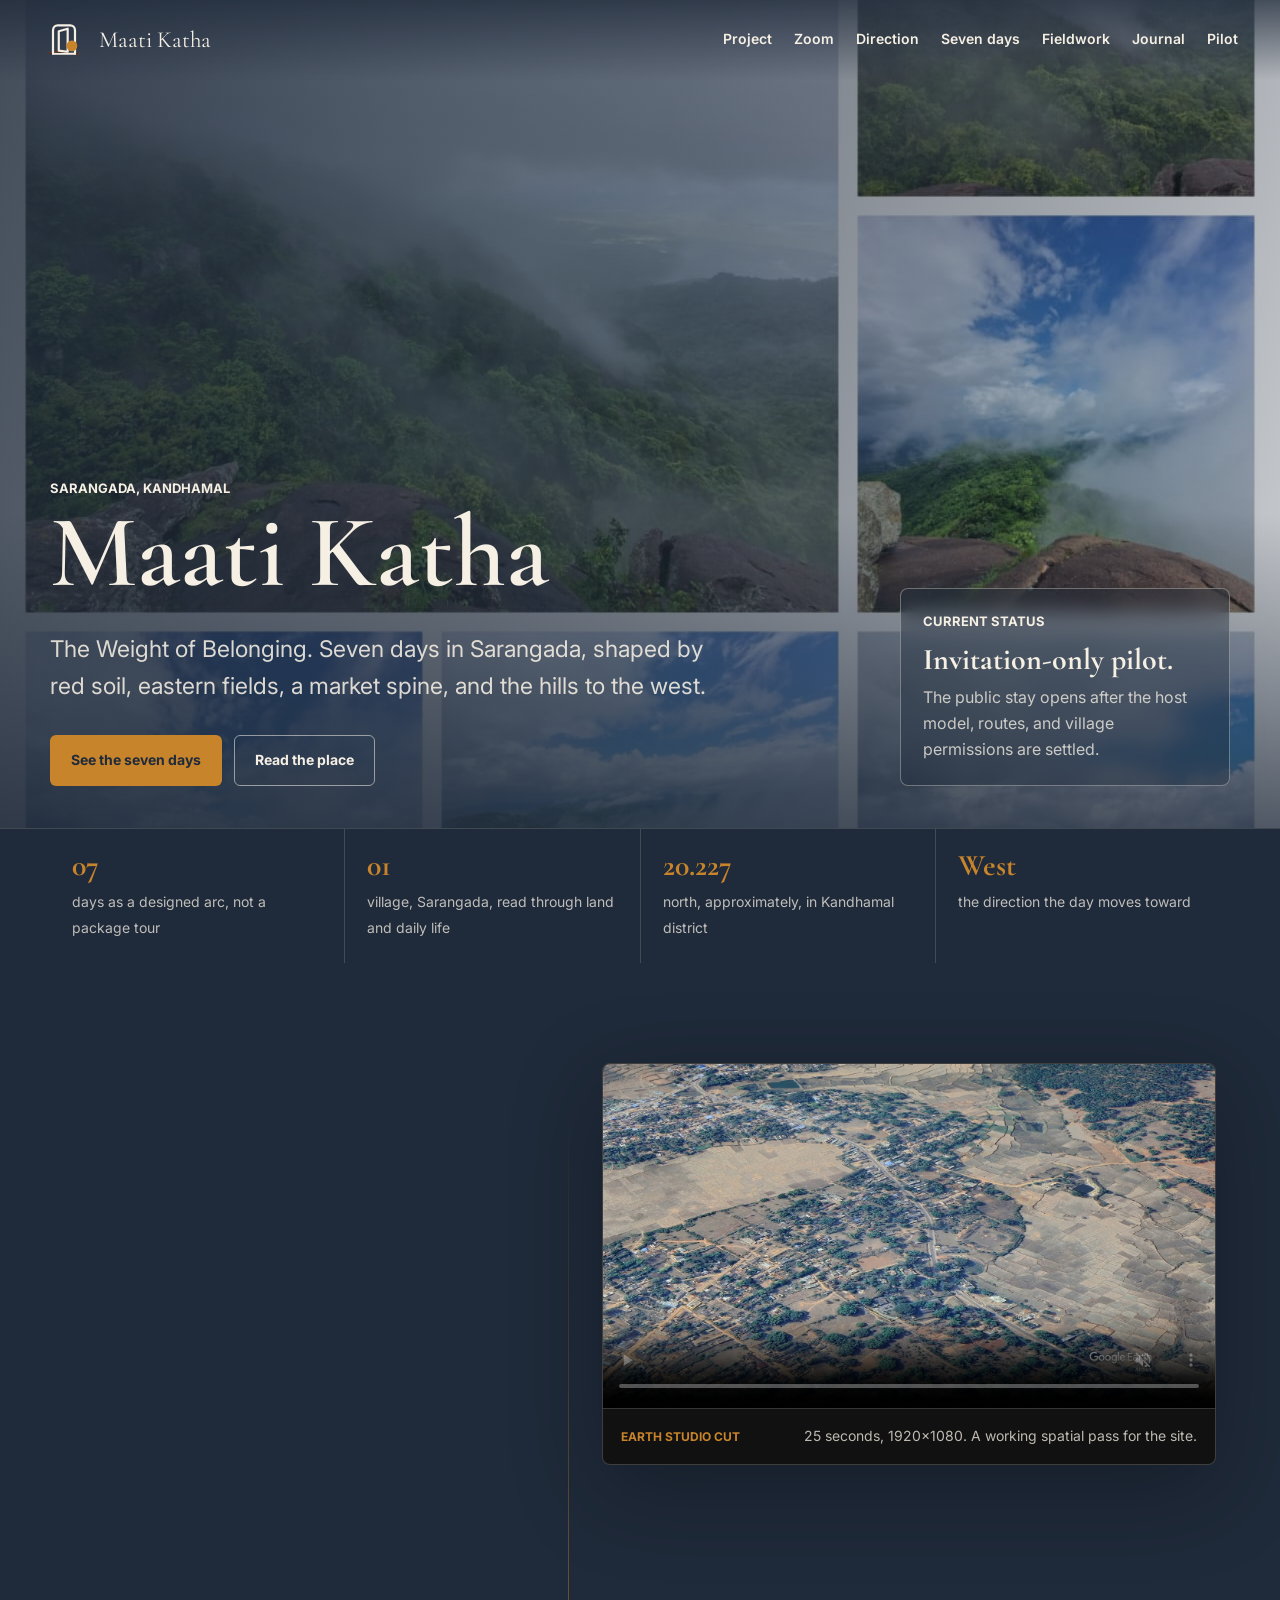
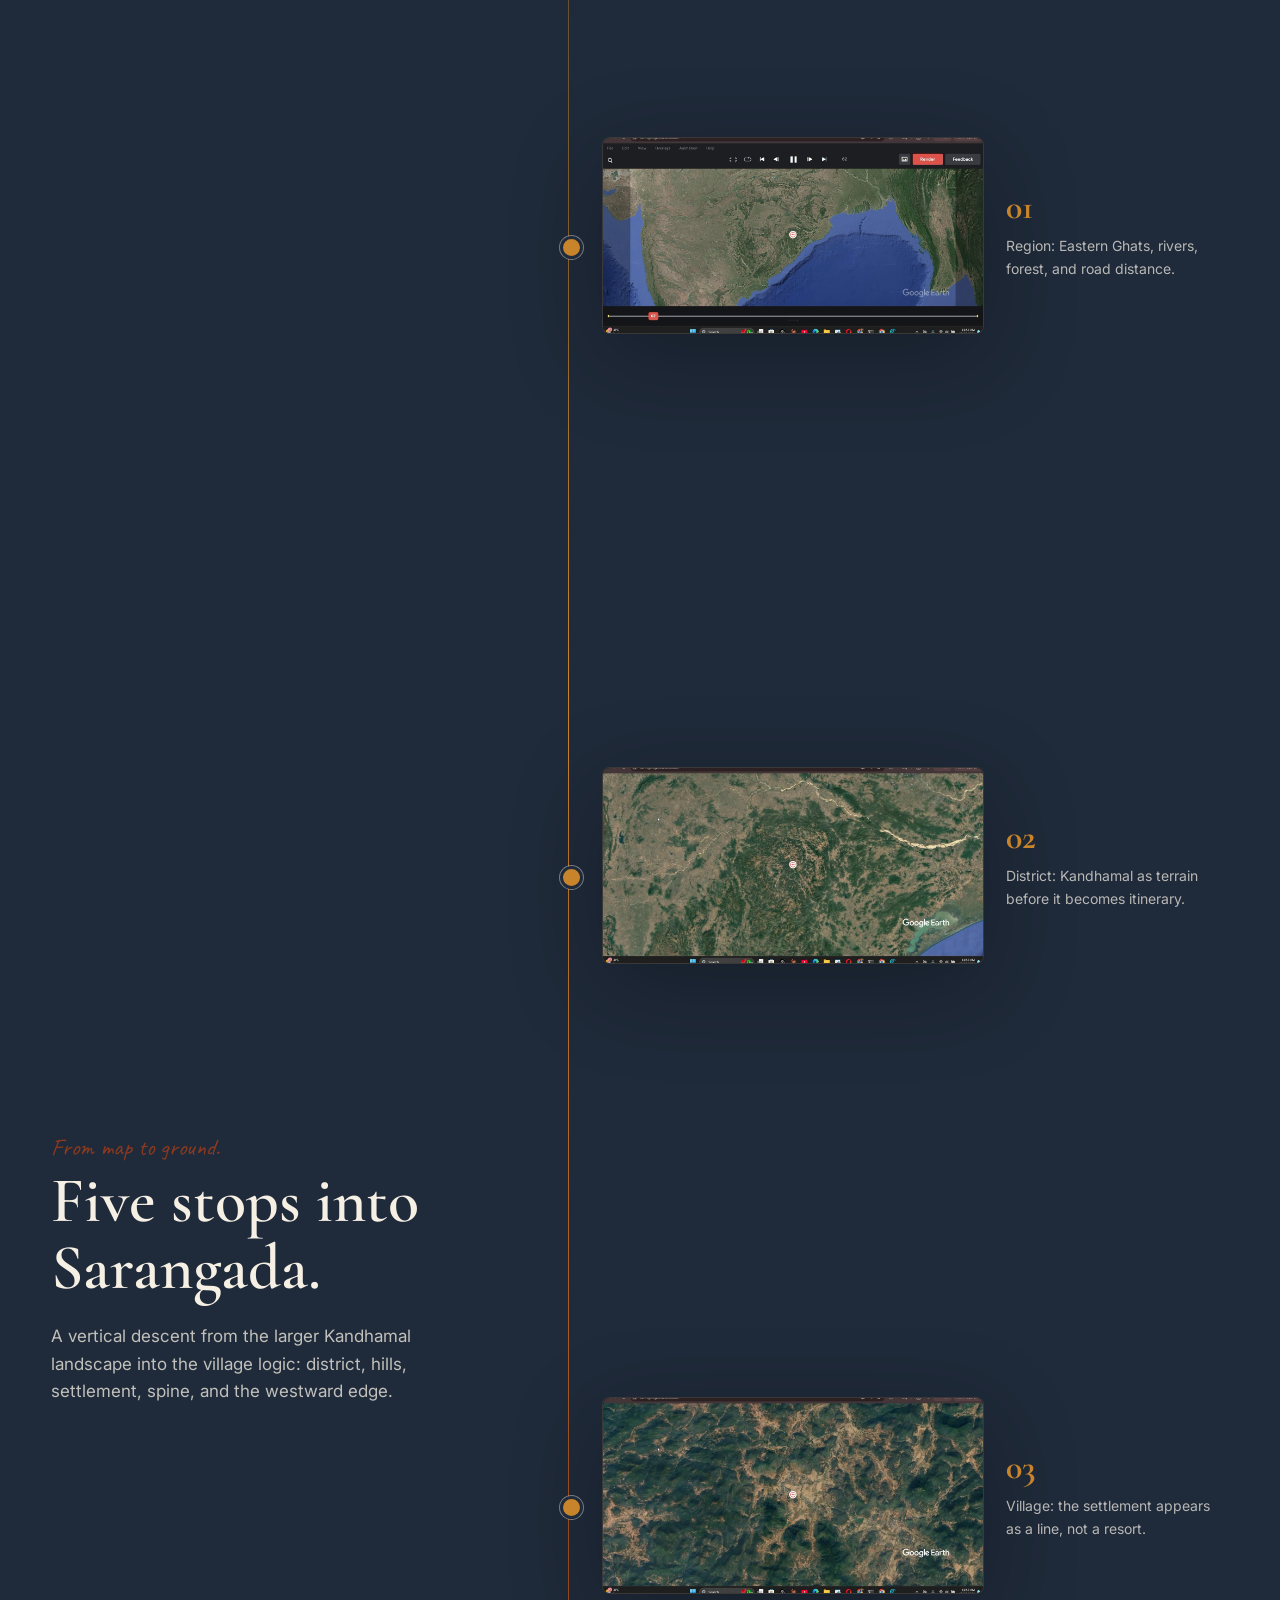
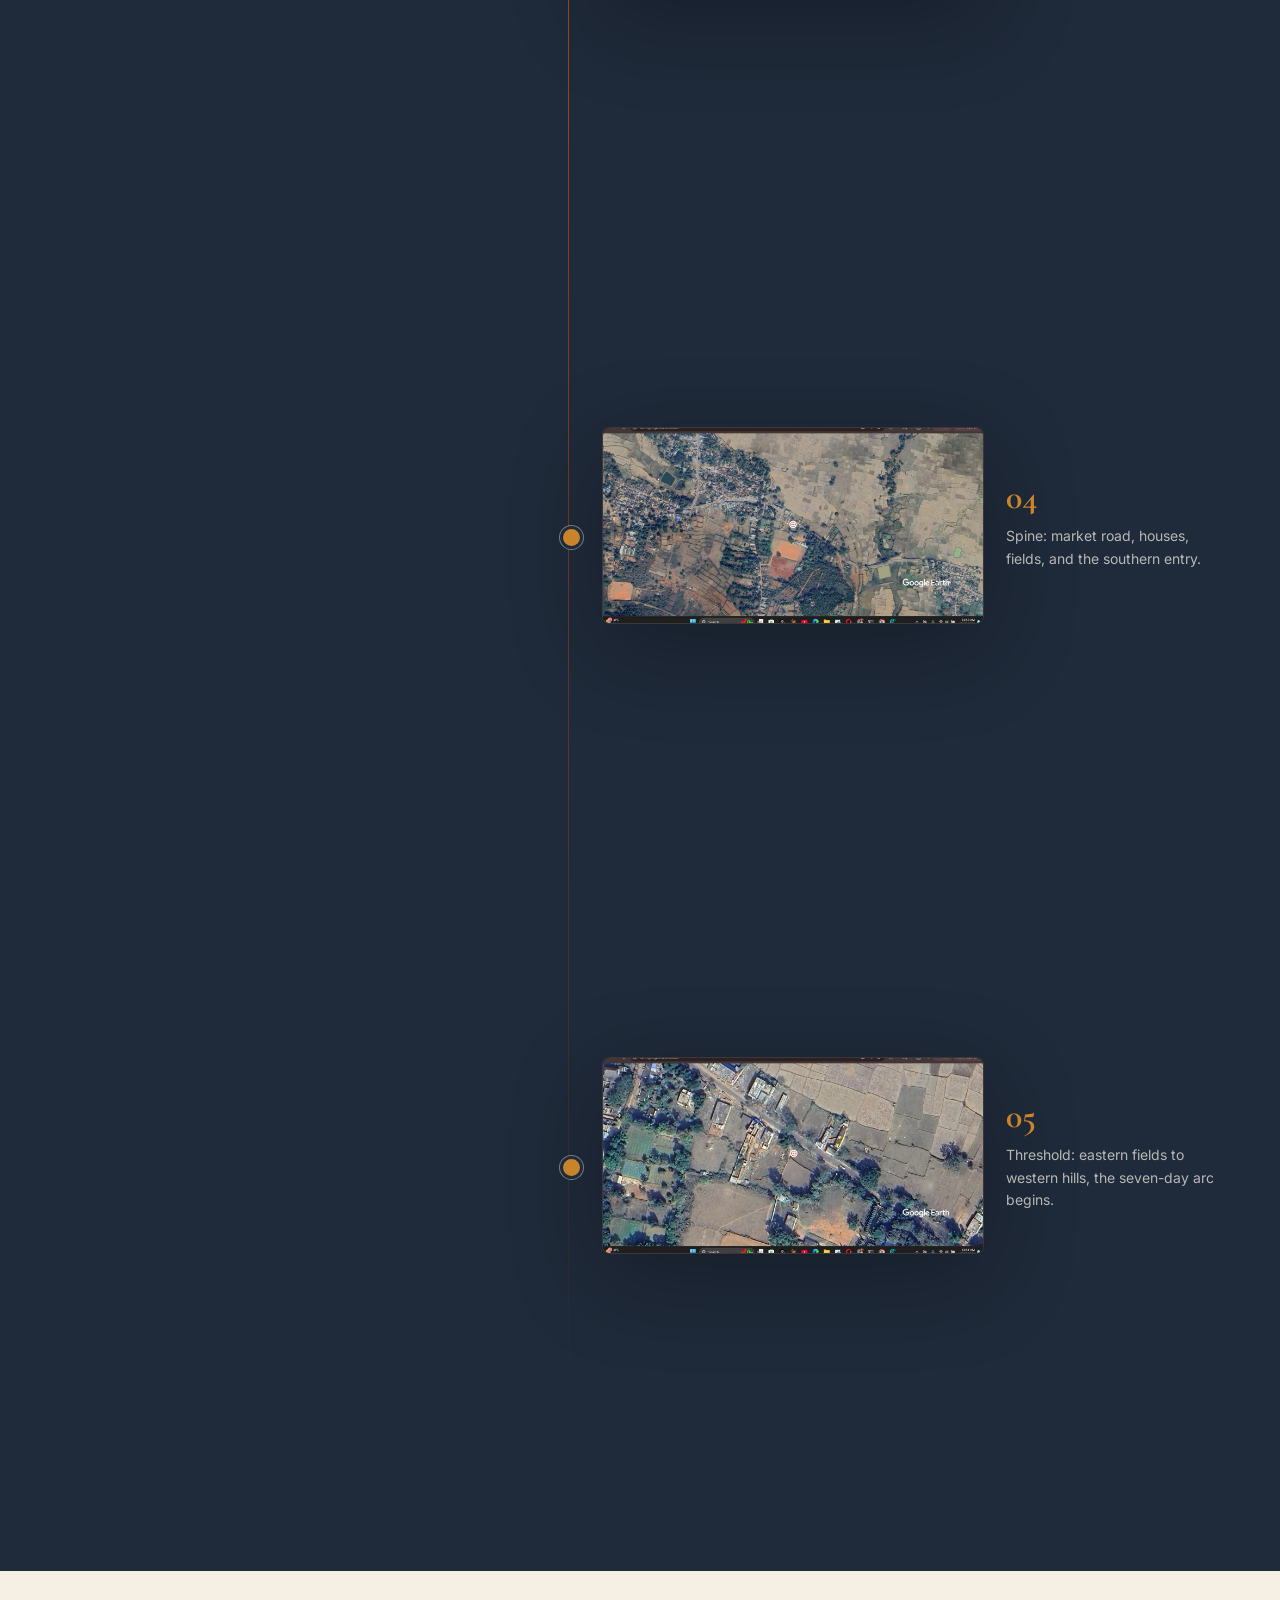
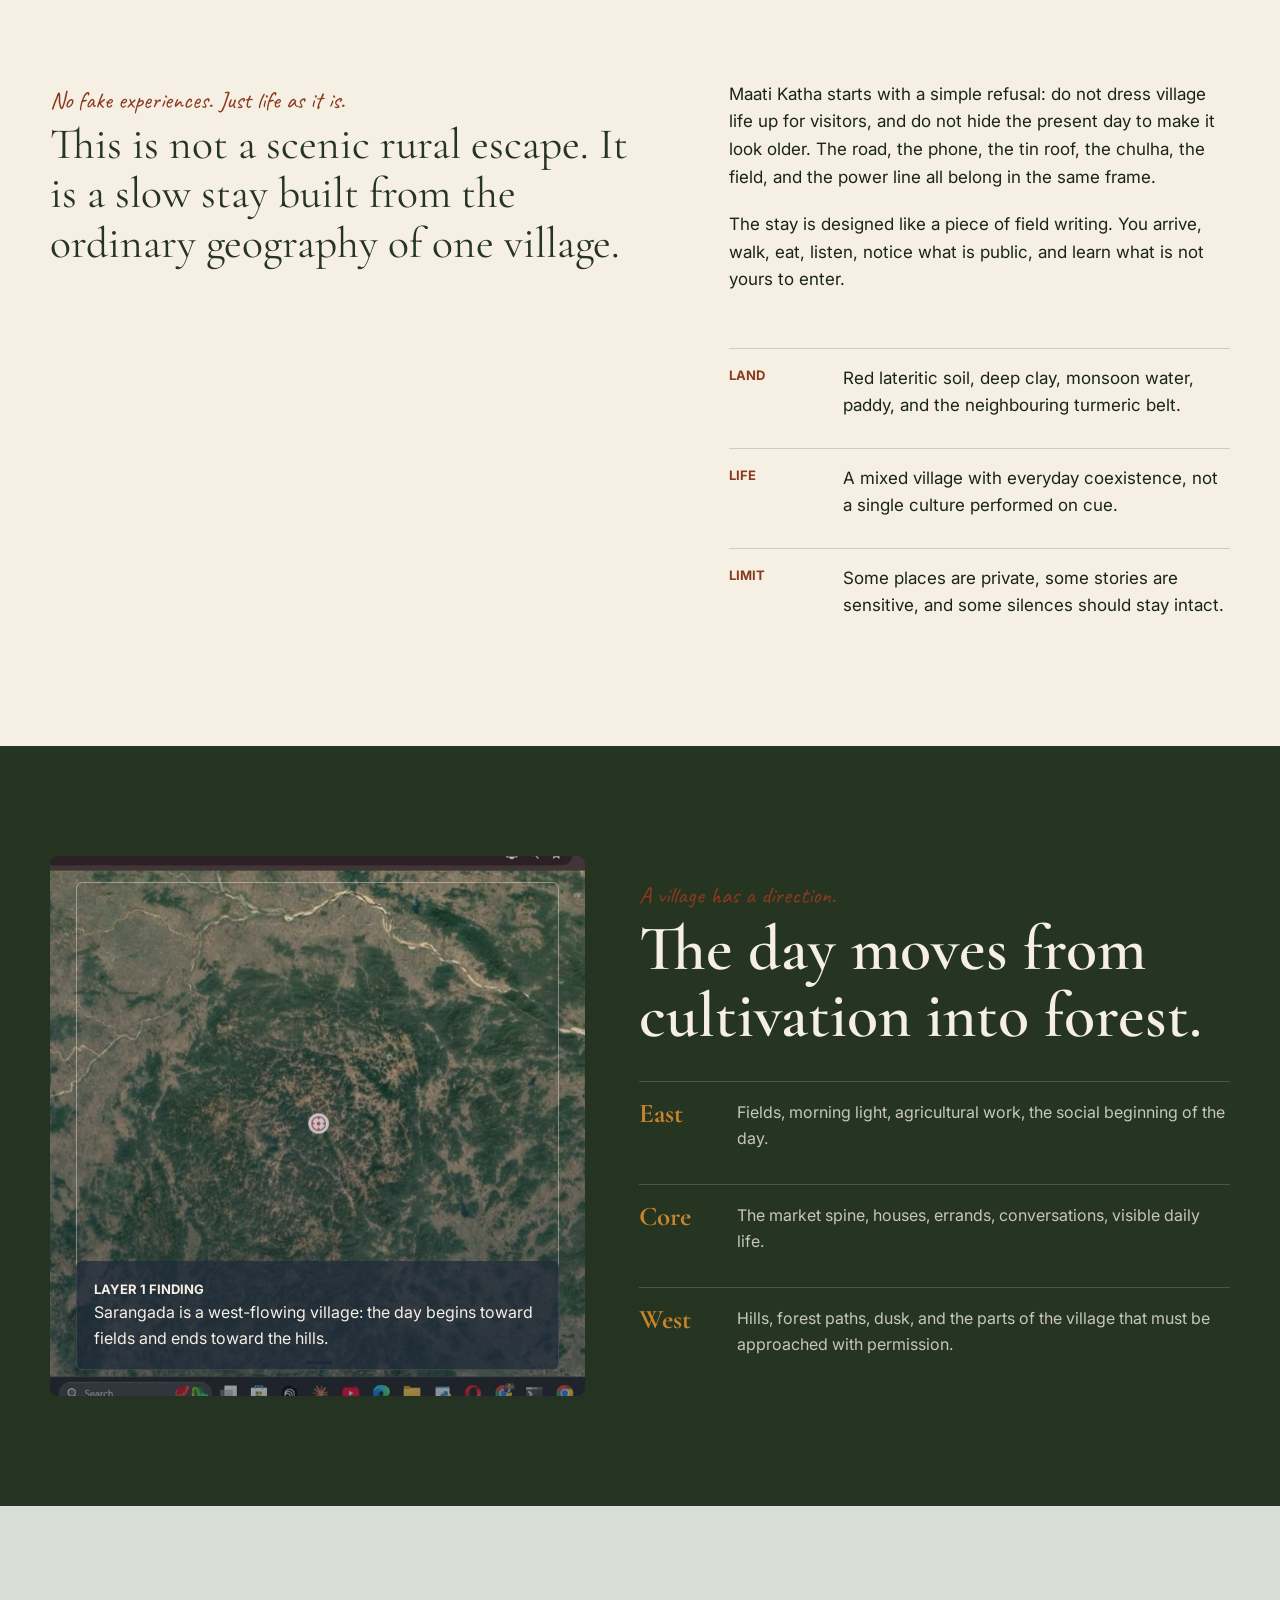
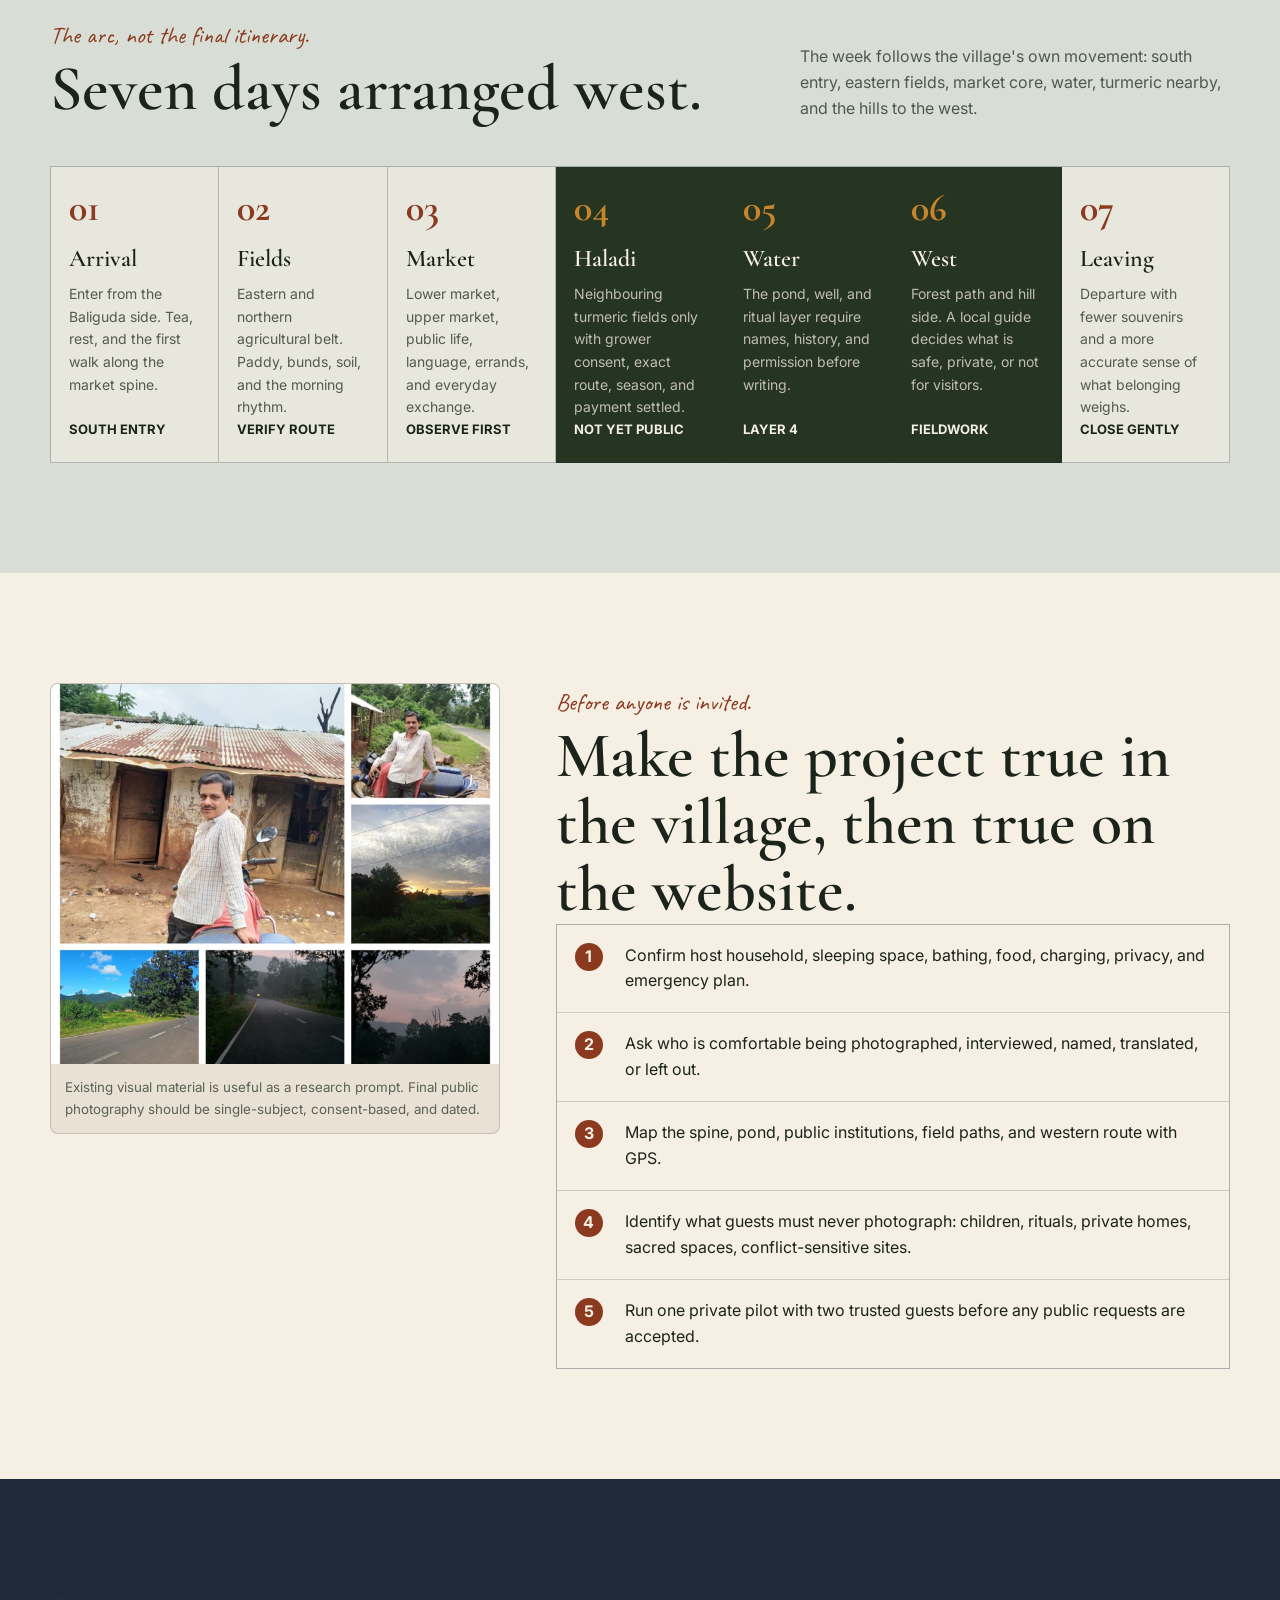
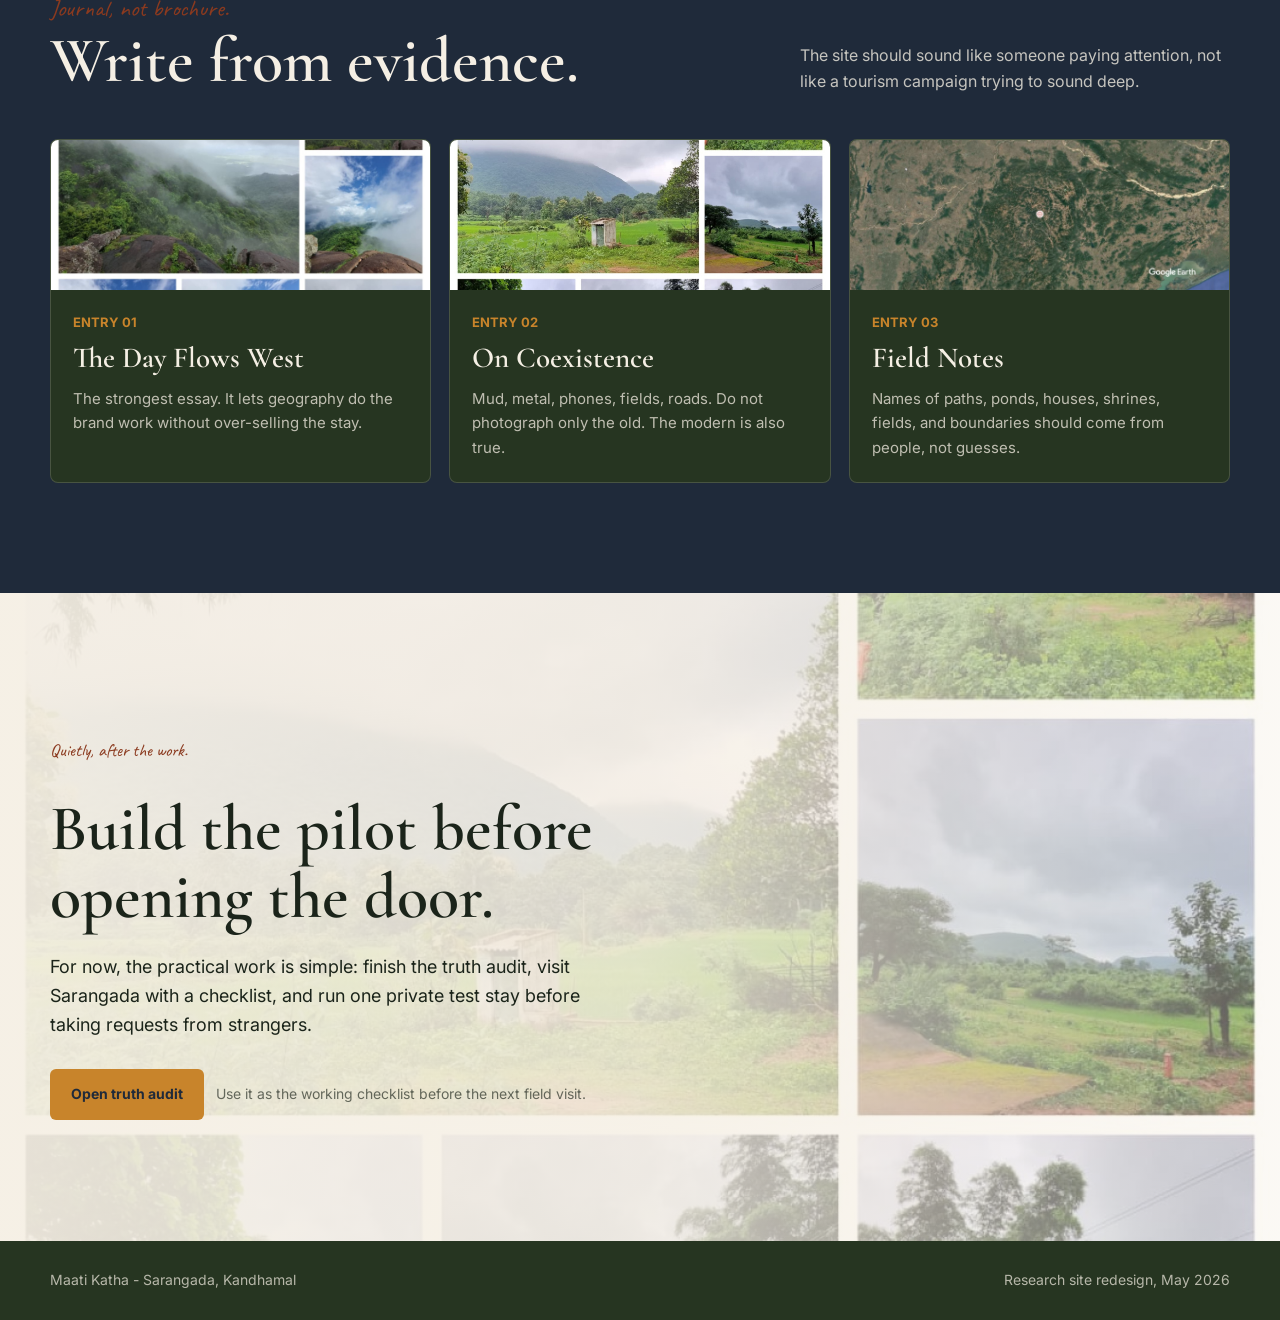
==== maati-katha-research/index.html @ 98305f3d "Initial Maati Katha site and research" ====
<!doctype html>
<html lang="en">
<head>
<meta charset="utf-8" />
<meta name="viewport" content="width=device-width,initial-scale=1" />
<title>Maati Katha - The Weight of Belonging</title>
<meta name="description" content="An invitation-only pilot for a seven-day life-exchange in Sarangada, Kandhamal." />

<link rel="preconnect" href="https://fonts.googleapis.com">
<link rel="preconnect" href="https://fonts.gstatic.com" crossorigin>
<link href="https://fonts.googleapis.com/css2?family=Caveat:wght@500&family=Cormorant+Garamond:ital,wght@0,500;0,600;1,500&family=Inter:wght@400;500;600;700&display=swap" rel="stylesheet">

<style>
  :root {
    --laterite: #8b3a1f;
    --sal: #263521;
    --turmeric: #c8842b;
    --ash: #e8e1d4;
    --paper: #f5efe4;
    --indigo: #1f2a3a;
    --mist: #d8ded5;
    --river: #5d7986;
    --ink: #1b241a;
    --line: rgba(31, 42, 58, .18);
    --shadow: 0 20px 70px rgba(31, 42, 58, .18);
    --serif: "Cormorant Garamond", Georgia, serif;
    --sans: "Inter", system-ui, sans-serif;
    --hand: "Caveat", cursive;
  }

  * { box-sizing: border-box; }
  html { scroll-behavior: smooth; }
  body {
    margin: 0;
    background: var(--paper);
    color: var(--ink);
    font-family: var(--sans);
    font-size: 16px;
    line-height: 1.62;
    -webkit-font-smoothing: antialiased;
  }

  img { display: block; max-width: 100%; }
  a { color: inherit; text-decoration: none; }
  p, h1, h2, h3, h4 { margin: 0; }
  h1, h2, h3 { font-family: var(--serif); font-weight: 600; line-height: 1.05; letter-spacing: 0; }
  h1 { font-size: clamp(54px, 8vw, 124px); max-width: 980px; }
  h2 { font-size: clamp(34px, 5vw, 72px); max-width: 820px; }
  h3 { font-size: clamp(23px, 2.4vw, 36px); }
  button { font: inherit; }

  .wrap { width: min(1180px, calc(100% - 40px)); margin: 0 auto; }
  .eyebrow {
    font-size: 13px;
    font-weight: 700;
    text-transform: uppercase;
    letter-spacing: 0;
  }
  .hand { font-family: var(--hand); font-size: 24px; color: var(--laterite); }
  .muted { color: rgba(27, 36, 26, .72); }
  .dark .muted, .hero .muted { color: rgba(245, 239, 228, .78); }

  .site-nav {
    position: fixed;
    z-index: 20;
    top: 0;
    left: 0;
    right: 0;
    display: flex;
    align-items: center;
    justify-content: space-between;
    gap: 24px;
    padding: 18px clamp(20px, 4vw, 42px);
    color: var(--paper);
    background: linear-gradient(to bottom, rgba(31, 42, 58, .74), rgba(31, 42, 58, 0));
  }
  .brand-mark {
    display: flex;
    align-items: center;
    gap: 13px;
    font-family: var(--serif);
    font-size: 23px;
    line-height: 1;
  }
  .brand-logo {
    width: 44px;
    height: 44px;
    flex: 0 0 auto;
    color: var(--paper);
  }
  .brand-logo .soil { stroke: var(--laterite); }
  .brand-logo .sun { fill: var(--turmeric); }
  .brand-logo .frame,
  .brand-logo .path {
    fill: none;
    stroke: currentColor;
    stroke-width: 2.4;
    stroke-linecap: round;
    stroke-linejoin: round;
  }
  .nav-links {
    display: flex;
    align-items: center;
    gap: 22px;
    font-size: 14px;
    font-weight: 600;
  }
  .nav-links a {
    padding: 8px 0;
    border-bottom: 1px solid transparent;
  }
  .nav-links a:hover { border-color: var(--turmeric); }

  .hero {
    min-height: 92vh;
    position: relative;
    color: var(--paper);
    display: flex;
    align-items: end;
    overflow: hidden;
    background:
      linear-gradient(110deg, rgba(31, 42, 58, .84) 0%, rgba(31, 42, 58, .62) 45%, rgba(31, 42, 58, .22) 100%),
      url("assets/hills-mist.jpg") center/cover no-repeat;
  }
  .hero:after {
    content: "";
    position: absolute;
    inset: auto 0 0 0;
    height: 35vh;
    background: linear-gradient(to top, rgba(31, 42, 58, .72), rgba(31, 42, 58, 0));
    pointer-events: none;
  }
  .hero-inner {
    position: relative;
    z-index: 1;
    padding: 130px 0 42px;
  }
  .hero-grid {
    display: grid;
    grid-template-columns: minmax(0, 1fr) 330px;
    align-items: end;
    gap: 44px;
  }
  .hero-copy p {
    margin-top: 24px;
    max-width: 660px;
    font-size: clamp(18px, 2vw, 23px);
    color: rgba(245, 239, 228, .88);
  }
  .hero-status {
    border: 1px solid rgba(245, 239, 228, .34);
    background: rgba(31, 42, 58, .38);
    backdrop-filter: blur(10px);
    border-radius: 8px;
    padding: 22px;
  }
  .hero-status b {
    display: block;
    font-family: var(--serif);
    font-size: 30px;
    line-height: 1.05;
    margin: 12px 0 10px;
  }
  .hero-actions {
    display: flex;
    flex-wrap: wrap;
    gap: 12px;
    margin-top: 30px;
  }
  .btn {
    display: inline-flex;
    align-items: center;
    justify-content: center;
    min-height: 48px;
    padding: 13px 20px;
    border-radius: 6px;
    border: 1px solid transparent;
    font-size: 14px;
    font-weight: 700;
    cursor: pointer;
  }
  .btn.primary { background: var(--turmeric); color: var(--indigo); }
  .btn.secondary { color: var(--paper); border-color: rgba(245, 239, 228, .55); }
  .btn:hover { transform: translateY(-1px); }

  .below-hero {
    background: var(--indigo);
    color: var(--paper);
    border-top: 1px solid rgba(245, 239, 228, .15);
  }
  .signal-strip {
    display: grid;
    grid-template-columns: repeat(4, 1fr);
    gap: 1px;
    background: rgba(245, 239, 228, .16);
  }
  .signal {
    min-height: 116px;
    padding: 22px;
    background: var(--indigo);
  }
  .signal strong {
    display: block;
    font-family: var(--serif);
    font-size: 30px;
    line-height: 1;
    color: var(--turmeric);
    margin-bottom: 8px;
  }
  .signal span { color: rgba(245, 239, 228, .75); font-size: 14px; }

  section { padding: 110px 0; }
  .earth-zoom {
    background: var(--indigo);
    color: var(--paper);
    padding: 0;
  }
  .zoom-layout {
    display: grid;
    grid-template-columns: 42% 58%;
    min-height: 100vh;
  }
  .zoom-copy {
    position: sticky;
    top: 0;
    min-height: 100vh;
    padding: 120px clamp(22px, 4vw, 56px);
    display: flex;
    flex-direction: column;
    justify-content: center;
    background: var(--indigo);
  }
  .zoom-copy p:not(.hand) {
    margin-top: 22px;
    max-width: 430px;
    color: rgba(245, 239, 228, .76);
    font-size: 17px;
  }
  .zoom-rail {
    position: relative;
    padding: 100px clamp(20px, 5vw, 72px) 100px 64px;
  }
  .zoom-rail:before {
    content: "";
    position: absolute;
    left: 30px;
    top: 135px;
    bottom: 135px;
    width: 1px;
    background: linear-gradient(to bottom, transparent, var(--turmeric), var(--laterite), transparent);
  }
  .zoom-step {
    min-height: 70vh;
    display: grid;
    grid-template-columns: minmax(0, 1fr) 210px;
    gap: 22px;
    align-items: center;
    position: relative;
  }
  .zoom-step:before {
    content: "";
    position: absolute;
    left: -42px;
    top: 50%;
    width: 17px;
    height: 17px;
    border-radius: 50%;
    background: var(--turmeric);
    border: 3px solid var(--indigo);
    box-shadow: 0 0 0 1px rgba(245, 239, 228, .42);
  }
  .zoom-frame {
    border-radius: 8px;
    overflow: hidden;
    border: 1px solid rgba(245, 239, 228, .18);
    box-shadow: 0 24px 90px rgba(0, 0, 0, .28);
    background: #111;
  }
  .zoom-frame img {
    width: 100%;
    aspect-ratio: 1.95 / 1;
    object-fit: cover;
  }
  .zoom-label {
    align-self: center;
    padding: 18px 0;
  }
  .zoom-label b {
    display: block;
    font-family: var(--serif);
    font-size: 34px;
    line-height: 1;
    color: var(--turmeric);
    margin-bottom: 10px;
  }
  .zoom-label span {
    display: block;
    color: rgba(245, 239, 228, .72);
    font-size: 14px;
  }
  .zoom-video-card {
    position: relative;
    margin-bottom: 56px;
    border-radius: 8px;
    overflow: hidden;
    border: 1px solid rgba(245, 239, 228, .2);
    background: #111;
    box-shadow: 0 24px 90px rgba(0, 0, 0, .3);
  }
  .zoom-video-card video {
    width: 100%;
    display: block;
    aspect-ratio: 16 / 9;
    object-fit: cover;
    background: #111;
  }
  .zoom-video-caption {
    display: flex;
    align-items: center;
    justify-content: space-between;
    gap: 18px;
    padding: 16px 18px;
    color: rgba(245, 239, 228, .76);
    font-size: 14px;
    border-top: 1px solid rgba(245, 239, 228, .16);
  }
  .zoom-video-caption b {
    color: var(--turmeric);
    text-transform: uppercase;
    font-size: 12px;
  }
  .intro {
    background: var(--paper);
  }
  .intro-grid {
    display: grid;
    grid-template-columns: 1.1fr .9fr;
    gap: 66px;
    align-items: start;
  }
  .lead {
    font-family: var(--serif);
    font-size: clamp(27px, 3.4vw, 48px);
    line-height: 1.14;
    color: var(--sal);
  }
  .intro-copy {
    display: grid;
    gap: 20px;
    font-size: 17px;
  }
  .truth-list {
    margin-top: 34px;
    display: grid;
    gap: 12px;
  }
  .truth-item {
    display: grid;
    grid-template-columns: 96px 1fr;
    gap: 18px;
    padding: 16px 0;
    border-top: 1px solid var(--line);
  }
  .truth-item b {
    color: var(--laterite);
    font-size: 13px;
    text-transform: uppercase;
  }

  .direction {
    background: var(--sal);
    color: var(--paper);
    overflow: hidden;
  }
  .direction-grid {
    display: grid;
    grid-template-columns: .95fr 1.05fr;
    gap: 54px;
    align-items: center;
  }
  .map-panel {
    min-height: 540px;
    border-radius: 8px;
    overflow: hidden;
    position: relative;
    box-shadow: var(--shadow);
    background:
      linear-gradient(to bottom, rgba(31, 42, 58, .05), rgba(31, 42, 58, .45)),
      url("assets/satellite.jpg") center/cover no-repeat;
  }
  .map-panel:before {
    content: "";
    position: absolute;
    inset: 26px;
    border: 1px solid rgba(245, 239, 228, .42);
    border-radius: 6px;
  }
  .map-note {
    position: absolute;
    left: 26px;
    right: 26px;
    bottom: 26px;
    padding: 18px;
    border-radius: 6px;
    background: rgba(31, 42, 58, .72);
    color: var(--paper);
  }
  .route {
    display: grid;
    gap: 14px;
    margin-top: 32px;
  }
  .route-row {
    display: grid;
    grid-template-columns: 76px 1fr;
    gap: 22px;
    padding: 18px 0;
    border-top: 1px solid rgba(245, 239, 228, .18);
  }
  .route-row b {
    font-family: var(--serif);
    color: var(--turmeric);
    font-size: 27px;
    line-height: 1;
  }

  .days {
    background: var(--mist);
  }
  .section-head {
    display: flex;
    justify-content: space-between;
    align-items: end;
    gap: 36px;
    margin-bottom: 44px;
  }
  .section-head p { max-width: 430px; }
  .timeline {
    display: grid;
    grid-template-columns: repeat(7, minmax(120px, 1fr));
    border-top: 1px solid rgba(31, 42, 58, .25);
    border-left: 1px solid rgba(31, 42, 58, .25);
  }
  .day {
    min-height: 260px;
    padding: 22px 18px;
    border-right: 1px solid rgba(31, 42, 58, .25);
    border-bottom: 1px solid rgba(31, 42, 58, .25);
    background: rgba(245, 239, 228, .55);
    display: flex;
    flex-direction: column;
    justify-content: space-between;
  }
  .day b {
    font-family: var(--serif);
    font-size: 38px;
    color: var(--laterite);
    line-height: 1;
  }
  .day h3 {
    font-size: 24px;
    margin: 18px 0 12px;
  }
  .day p { font-size: 14px; color: rgba(27, 36, 26, .72); }
  .day.pending {
    background: var(--sal);
    color: var(--paper);
  }
  .day.pending p { color: rgba(245, 239, 228, .74); }
  .day.pending b { color: var(--turmeric); }

  .fieldwork {
    background: var(--paper);
  }
  .work-grid {
    display: grid;
    grid-template-columns: .8fr 1.2fr;
    gap: 56px;
    align-items: start;
  }
  .photo-stack {
    display: grid;
    grid-template-columns: 1fr;
    gap: 16px;
  }
  .photo-card {
    border-radius: 8px;
    overflow: hidden;
    background: var(--ash);
    border: 1px solid var(--line);
  }
  .photo-card img {
    width: 100%;
    height: 380px;
    object-fit: cover;
  }
  .photo-card small {
    display: block;
    padding: 13px 14px;
    color: rgba(27, 36, 26, .68);
  }
  .checklist {
    display: grid;
    gap: 1px;
    background: var(--line);
    border: 1px solid var(--line);
  }
  .check {
    display: grid;
    grid-template-columns: 36px 1fr;
    gap: 14px;
    padding: 18px;
    background: var(--paper);
  }
  .check span {
    width: 28px;
    height: 28px;
    border-radius: 50%;
    display: inline-flex;
    align-items: center;
    justify-content: center;
    background: var(--laterite);
    color: var(--paper);
    font-weight: 700;
  }

  .journal {
    background: var(--indigo);
    color: var(--paper);
  }
  .journal-grid {
    display: grid;
    grid-template-columns: repeat(3, 1fr);
    gap: 18px;
  }
  .entry {
    min-height: 310px;
    border-radius: 8px;
    overflow: hidden;
    position: relative;
    background: var(--sal);
    border: 1px solid rgba(245, 239, 228, .16);
  }
  .entry img {
    width: 100%;
    height: 150px;
    object-fit: cover;
    filter: saturate(.9);
  }
  .entry-body { padding: 22px; }
  .entry .eyebrow { color: var(--turmeric); margin-bottom: 10px; }
  .entry h3 { font-size: 29px; margin-bottom: 14px; }
  .entry p { color: rgba(245, 239, 228, .74); font-size: 15px; }

  .request {
    min-height: 72vh;
    display: flex;
    align-items: center;
    background:
      linear-gradient(90deg, rgba(245, 239, 228, .94), rgba(245, 239, 228, .84), rgba(245, 239, 228, .38)),
      url("assets/fields-road.jpg") center/cover no-repeat;
  }
  .request-box {
    width: min(680px, 100%);
  }
  .request-box p {
    margin: 22px 0 30px;
    max-width: 560px;
    font-size: 18px;
  }
  .mail-row {
    display: flex;
    flex-wrap: wrap;
    gap: 12px;
    align-items: center;
  }
  .mail-note {
    color: rgba(27, 36, 26, .65);
    font-size: 14px;
  }

  footer {
    background: var(--sal);
    color: rgba(245, 239, 228, .7);
    padding: 28px 0;
    font-size: 14px;
  }
  .footer-grid {
    display: flex;
    align-items: center;
    justify-content: space-between;
    gap: 20px;
  }

  @media (max-width: 980px) {
    .nav-links { display: none; }
    .hero-grid,
    .intro-grid,
    .direction-grid,
    .work-grid {
      grid-template-columns: 1fr;
    }
    .hero-status { max-width: 520px; }
    .signal-strip { grid-template-columns: repeat(2, 1fr); }
    .zoom-layout { grid-template-columns: 1fr; }
    .zoom-copy {
      position: relative;
      min-height: auto;
      padding: 84px 24px 34px;
    }
    .zoom-rail { padding: 20px 22px 70px 54px; }
    .zoom-step {
      min-height: auto;
      grid-template-columns: 1fr;
      gap: 14px;
      padding: 24px 0;
    }
    .zoom-step:before { left: -32px; top: 32px; }
    .section-head { display: grid; }
    .timeline { grid-template-columns: repeat(2, 1fr); }
    .journal-grid { grid-template-columns: 1fr; }
  }

  @media (max-width: 620px) {
    .wrap { width: min(100% - 28px, 1180px); }
    .site-nav { padding: 14px; }
    .brand-mark { font-size: 20px; }
    .hero { min-height: 94vh; }
    .hero-inner { padding-top: 110px; }
    .hero-actions, .mail-row { display: grid; }
    .btn { width: 100%; }
    .signal-strip, .timeline { grid-template-columns: 1fr; }
    section { padding: 78px 0; }
    .truth-item, .route-row { grid-template-columns: 1fr; gap: 8px; }
    .map-panel { min-height: 420px; }
    .photo-card img { height: 280px; }
    .footer-grid { display: grid; }
  }
</style>
</head>

<body>
  <nav class="site-nav" aria-label="Primary navigation">
    <a class="brand-mark" href="#top" aria-label="Maati Katha home">
      <svg class="brand-logo" viewBox="0 0 48 48" aria-hidden="true" focusable="false">
        <path class="soil" d="M7 38.5c7.5-2.7 14.7-2.7 21.7 0 4.3 1.6 8.4 1.7 12.3.3" />
        <path class="frame" d="M12 39V13.5c0-3.1 2.2-5.5 5.2-5.5h13.6c3 0 5.2 2.4 5.2 5.5V39" />
        <path class="path" d="M18.3 35.6V14.4l9.7-2.7v25.1l-9.7-1.2Z" />
        <path class="path" d="M12 39h24" />
        <circle class="sun" cx="32.6" cy="30.4" r="5.9" />
      </svg>
      <span>Maati Katha</span>
    </a>
    <div class="nav-links">
      <a href="#truth">Project</a>
      <a href="#zoom">Zoom</a>
      <a href="#direction">Direction</a>
      <a href="#days">Seven days</a>
      <a href="#fieldwork">Fieldwork</a>
      <a href="#journal">Journal</a>
      <a href="#request">Pilot</a>
    </div>
  </nav>

  <main id="top">
    <header class="hero">
      <div class="wrap hero-inner">
        <div class="hero-grid">
          <div class="hero-copy">
            <div class="eyebrow">Sarangada, Kandhamal</div>
            <h1>Maati Katha</h1>
            <p>The Weight of Belonging. Seven days in Sarangada, shaped by red soil, eastern fields, a market spine, and the hills to the west.</p>
            <div class="hero-actions">
              <a class="btn primary" href="#days">See the seven days</a>
              <a class="btn secondary" href="#direction">Read the place</a>
            </div>
          </div>

          <aside class="hero-status" aria-label="Project status">
            <div class="eyebrow">Current status</div>
            <b>Invitation-only pilot.</b>
            <p class="muted">The public stay opens after the host model, routes, and village permissions are settled.</p>
          </aside>
        </div>
      </div>
    </header>

    <div class="below-hero">
      <div class="wrap signal-strip" aria-label="Project signals">
        <div class="signal"><strong>07</strong><span>days as a designed arc, not a package tour</span></div>
        <div class="signal"><strong>01</strong><span>village, Sarangada, read through land and daily life</span></div>
        <div class="signal"><strong>20.227</strong><span>north, approximately, in Kandhamal district</span></div>
        <div class="signal"><strong>West</strong><span>the direction the day moves toward</span></div>
      </div>
    </div>

    <section class="earth-zoom" id="zoom">
      <div class="zoom-layout">
        <div class="zoom-copy">
          <p class="hand">From map to ground.</p>
          <h2>Five stops into Sarangada.</h2>
          <p>A vertical descent from the larger Kandhamal landscape into the village logic: district, hills, settlement, spine, and the westward edge.</p>
        </div>

        <div class="zoom-rail" aria-label="Google Earth style zoom sequence">
          <div class="zoom-video-card">
            <video controls muted playsinline preload="metadata" poster="assets/earth-studio-third-round-poster.jpg">
              <source src="assets/earth-studio-third-round.mp4" type="video/mp4">
              Your browser does not support embedded video.
            </video>
            <div class="zoom-video-caption">
              <b>Earth Studio cut</b>
              <span>25 seconds, 1920x1080. A working spatial pass for the site.</span>
            </div>
          </div>

          <article class="zoom-step">
            <div class="zoom-frame"><img src="assets/earth-zoom-01.jpg" alt="Wide Google Earth frame of the region around Kandhamal" /></div>
            <div class="zoom-label"><b>01</b><span>Region: Eastern Ghats, rivers, forest, and road distance.</span></div>
          </article>
          <article class="zoom-step">
            <div class="zoom-frame"><img src="assets/earth-zoom-02.jpg" alt="Google Earth frame closing in toward Sarangada in Kandhamal" /></div>
            <div class="zoom-label"><b>02</b><span>District: Kandhamal as terrain before it becomes itinerary.</span></div>
          </article>
          <article class="zoom-step">
            <div class="zoom-frame"><img src="assets/earth-zoom-03.jpg" alt="Google Earth frame showing the Sarangada area closer up" /></div>
            <div class="zoom-label"><b>03</b><span>Village: the settlement appears as a line, not a resort.</span></div>
          </article>
          <article class="zoom-step">
            <div class="zoom-frame"><img src="assets/earth-zoom-04.jpg" alt="Google Earth frame showing the village spine and surrounding land" /></div>
            <div class="zoom-label"><b>04</b><span>Spine: market road, houses, fields, and the southern entry.</span></div>
          </article>
          <article class="zoom-step">
            <div class="zoom-frame"><img src="assets/earth-zoom-05.jpg" alt="Closest Google Earth frame for the village research point" /></div>
            <div class="zoom-label"><b>05</b><span>Threshold: eastern fields to western hills, the seven-day arc begins.</span></div>
          </article>
        </div>
      </div>
    </section>

    <section class="intro" id="truth">
      <div class="wrap intro-grid">
        <div>
          <p class="hand">No fake experiences. Just life as it is.</p>
          <p class="lead">This is not a scenic rural escape. It is a slow stay built from the ordinary geography of one village.</p>
        </div>
        <div class="intro-copy">
          <p>Maati Katha starts with a simple refusal: do not dress village life up for visitors, and do not hide the present day to make it look older. The road, the phone, the tin roof, the chulha, the field, and the power line all belong in the same frame.</p>
          <p>The stay is designed like a piece of field writing. You arrive, walk, eat, listen, notice what is public, and learn what is not yours to enter.</p>
          <div class="truth-list">
            <div class="truth-item"><b>Land</b><span>Red lateritic soil, deep clay, monsoon water, paddy, and the neighbouring turmeric belt.</span></div>
            <div class="truth-item"><b>Life</b><span>A mixed village with everyday coexistence, not a single culture performed on cue.</span></div>
            <div class="truth-item"><b>Limit</b><span>Some places are private, some stories are sensitive, and some silences should stay intact.</span></div>
          </div>
        </div>
      </div>
    </section>

    <section class="direction dark" id="direction">
      <div class="wrap direction-grid">
        <div class="map-panel" role="img" aria-label="Satellite view of the Kandhamal landscape">
          <div class="map-note">
            <div class="eyebrow">Layer 1 finding</div>
            <p>Sarangada is a west-flowing village: the day begins toward fields and ends toward the hills.</p>
          </div>
        </div>
        <div>
          <p class="hand">A village has a direction.</p>
          <h2>The day moves from cultivation into forest.</h2>
          <div class="route">
            <div class="route-row"><b>East</b><p class="muted">Fields, morning light, agricultural work, the social beginning of the day.</p></div>
            <div class="route-row"><b>Core</b><p class="muted">The market spine, houses, errands, conversations, visible daily life.</p></div>
            <div class="route-row"><b>West</b><p class="muted">Hills, forest paths, dusk, and the parts of the village that must be approached with permission.</p></div>
          </div>
        </div>
      </div>
    </section>

    <section class="days" id="days">
      <div class="wrap">
        <div class="section-head">
          <div>
            <p class="hand">The arc, not the final itinerary.</p>
            <h2>Seven days arranged west.</h2>
          </div>
          <p class="muted">The week follows the village's own movement: south entry, eastern fields, market core, water, turmeric nearby, and the hills to the west.</p>
        </div>

        <div class="timeline" aria-label="Seven day draft structure">
          <article class="day"><div><b>01</b><h3>Arrival</h3><p>Enter from the Baliguda side. Tea, rest, and the first walk along the market spine.</p></div><span class="eyebrow">South entry</span></article>
          <article class="day"><div><b>02</b><h3>Fields</h3><p>Eastern and northern agricultural belt. Paddy, bunds, soil, and the morning rhythm.</p></div><span class="eyebrow">Verify route</span></article>
          <article class="day"><div><b>03</b><h3>Market</h3><p>Lower market, upper market, public life, language, errands, and everyday exchange.</p></div><span class="eyebrow">Observe first</span></article>
          <article class="day pending"><div><b>04</b><h3>Haladi</h3><p>Neighbouring turmeric fields only with grower consent, exact route, season, and payment settled.</p></div><span class="eyebrow">Not yet public</span></article>
          <article class="day pending"><div><b>05</b><h3>Water</h3><p>The pond, well, and ritual layer require names, history, and permission before writing.</p></div><span class="eyebrow">Layer 4</span></article>
          <article class="day pending"><div><b>06</b><h3>West</h3><p>Forest path and hill side. A local guide decides what is safe, private, or not for visitors.</p></div><span class="eyebrow">Fieldwork</span></article>
          <article class="day"><div><b>07</b><h3>Leaving</h3><p>Departure with fewer souvenirs and a more accurate sense of what belonging weighs.</p></div><span class="eyebrow">Close gently</span></article>
        </div>
      </div>
    </section>

    <section class="fieldwork" id="fieldwork">
      <div class="wrap work-grid">
        <div class="photo-stack">
          <div class="photo-card">
            <img src="assets/house-road.jpg" alt="A rural house, road, and surrounding landscape from the Sarangada research photos" />
            <small>Existing visual material is useful as a research prompt. Final public photography should be single-subject, consent-based, and dated.</small>
          </div>
        </div>

        <div>
          <p class="hand">Before anyone is invited.</p>
          <h2>Make the project true in the village, then true on the website.</h2>
          <div class="checklist" aria-label="Fieldwork checklist">
            <div class="check"><span>1</span><p>Confirm host household, sleeping space, bathing, food, charging, privacy, and emergency plan.</p></div>
            <div class="check"><span>2</span><p>Ask who is comfortable being photographed, interviewed, named, translated, or left out.</p></div>
            <div class="check"><span>3</span><p>Map the spine, pond, public institutions, field paths, and western route with GPS.</p></div>
            <div class="check"><span>4</span><p>Identify what guests must never photograph: children, rituals, private homes, sacred spaces, conflict-sensitive sites.</p></div>
            <div class="check"><span>5</span><p>Run one private pilot with two trusted guests before any public requests are accepted.</p></div>
          </div>
        </div>
      </div>
    </section>

    <section class="journal dark" id="journal">
      <div class="wrap">
        <div class="section-head">
          <div>
            <p class="hand">Journal, not brochure.</p>
            <h2>Write from evidence.</h2>
          </div>
          <p class="muted">The site should sound like someone paying attention, not like a tourism campaign trying to sound deep.</p>
        </div>

        <div class="journal-grid">
          <article class="entry">
            <img src="assets/hills-mist.jpg" alt="Misty green hills from the Kandhamal visual research" />
            <div class="entry-body">
              <div class="eyebrow">Entry 01</div>
              <h3>The Day Flows West</h3>
              <p>The strongest essay. It lets geography do the brand work without over-selling the stay.</p>
            </div>
          </article>
          <article class="entry">
            <img src="assets/fields-road.jpg" alt="Fields, red road, and green village landscape from the research photos" />
            <div class="entry-body">
              <div class="eyebrow">Entry 02</div>
              <h3>On Coexistence</h3>
              <p>Mud, metal, phones, fields, roads. Do not photograph only the old. The modern is also true.</p>
            </div>
          </article>
          <article class="entry">
            <img src="assets/satellite.jpg" alt="Satellite view used for the Sarangada spatial research layer" />
            <div class="entry-body">
              <div class="eyebrow">Entry 03</div>
              <h3>Field Notes</h3>
              <p>Names of paths, ponds, houses, shrines, fields, and boundaries should come from people, not guesses.</p>
            </div>
          </article>
        </div>
      </div>
    </section>

    <section class="request" id="request">
      <div class="wrap">
        <div class="request-box">
          <p class="hand">Quietly, after the work.</p>
          <h2>Build the pilot before opening the door.</h2>
          <p>For now, the practical work is simple: finish the truth audit, visit Sarangada with a checklist, and run one private test stay before taking requests from strangers.</p>
          <div class="mail-row">
            <a class="btn primary" href="truth-audit.md">Open truth audit</a>
            <span class="mail-note">Use it as the working checklist before the next field visit.</span>
          </div>
        </div>
      </div>
    </section>
  </main>

  <footer>
    <div class="wrap footer-grid">
      <span>Maati Katha - Sarangada, Kandhamal</span>
      <span>Research site redesign, May 2026</span>
    </div>
  </footer>
</body>
</html>
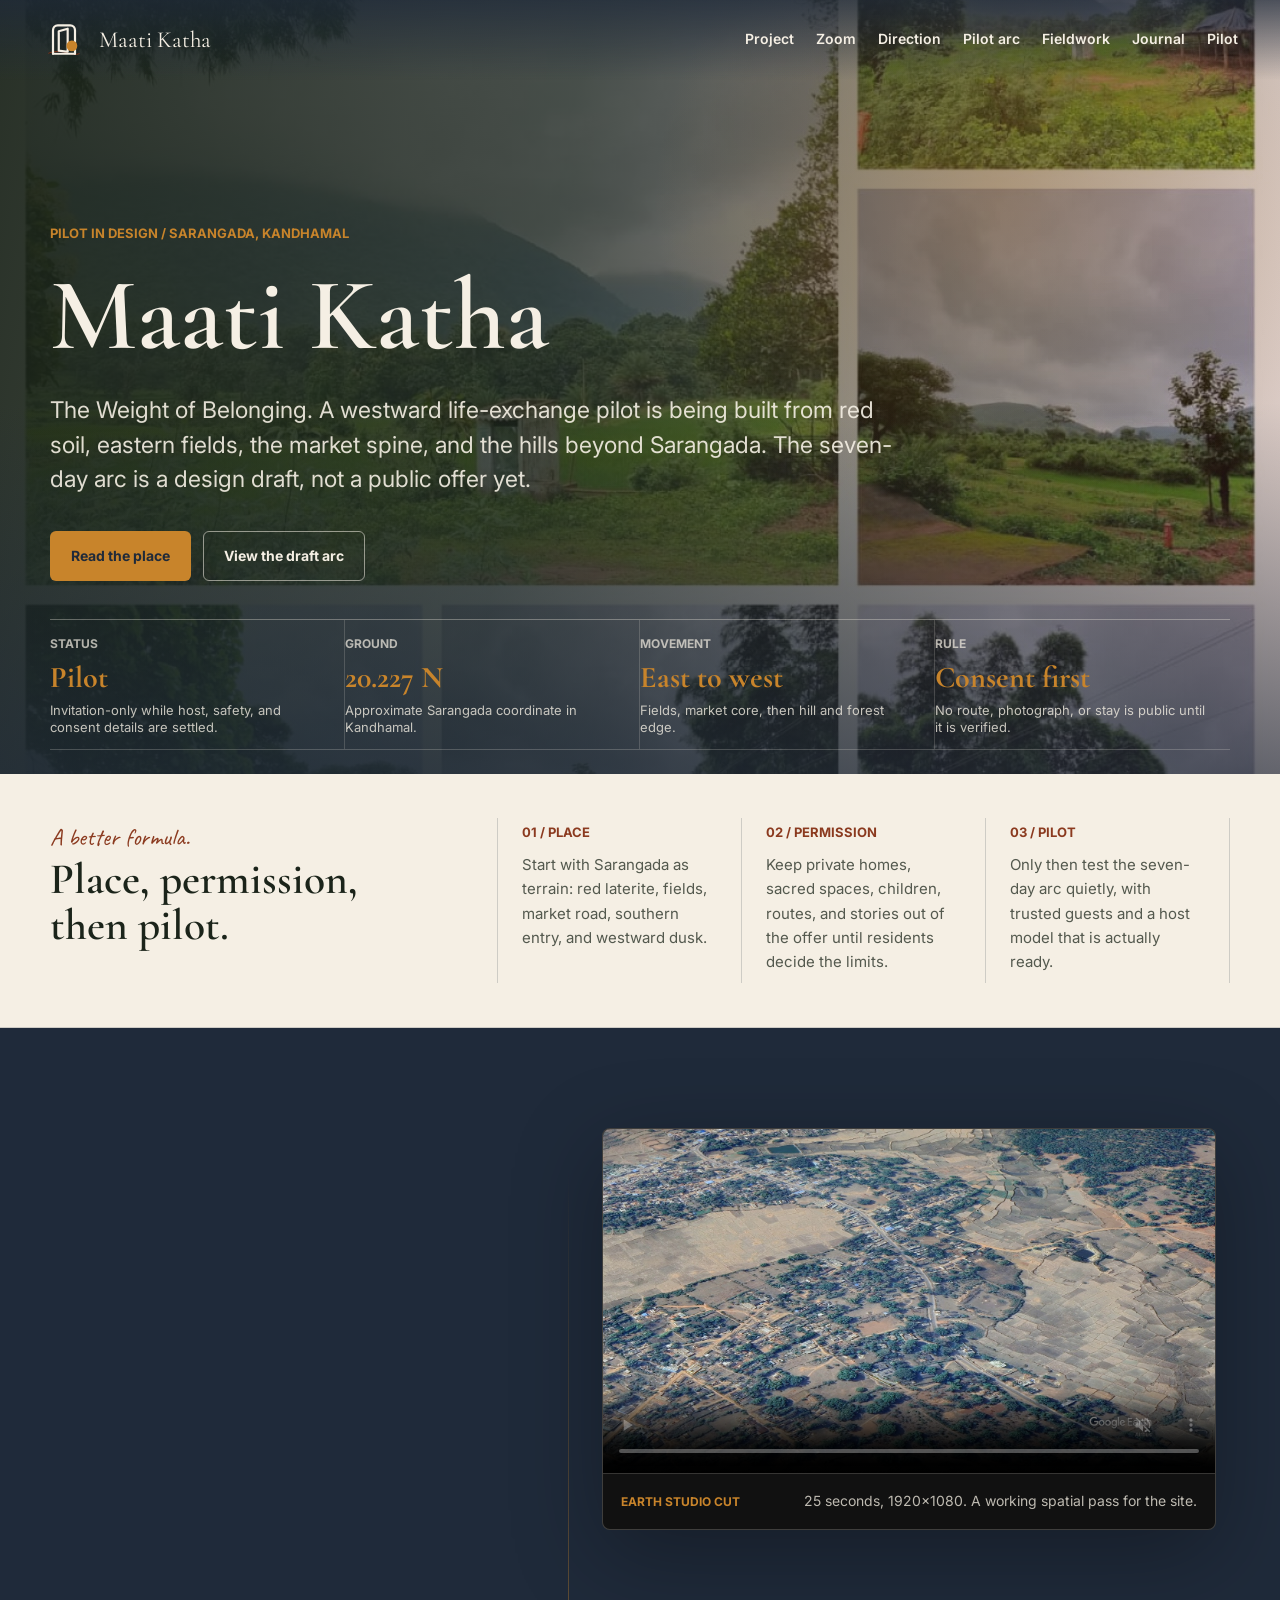
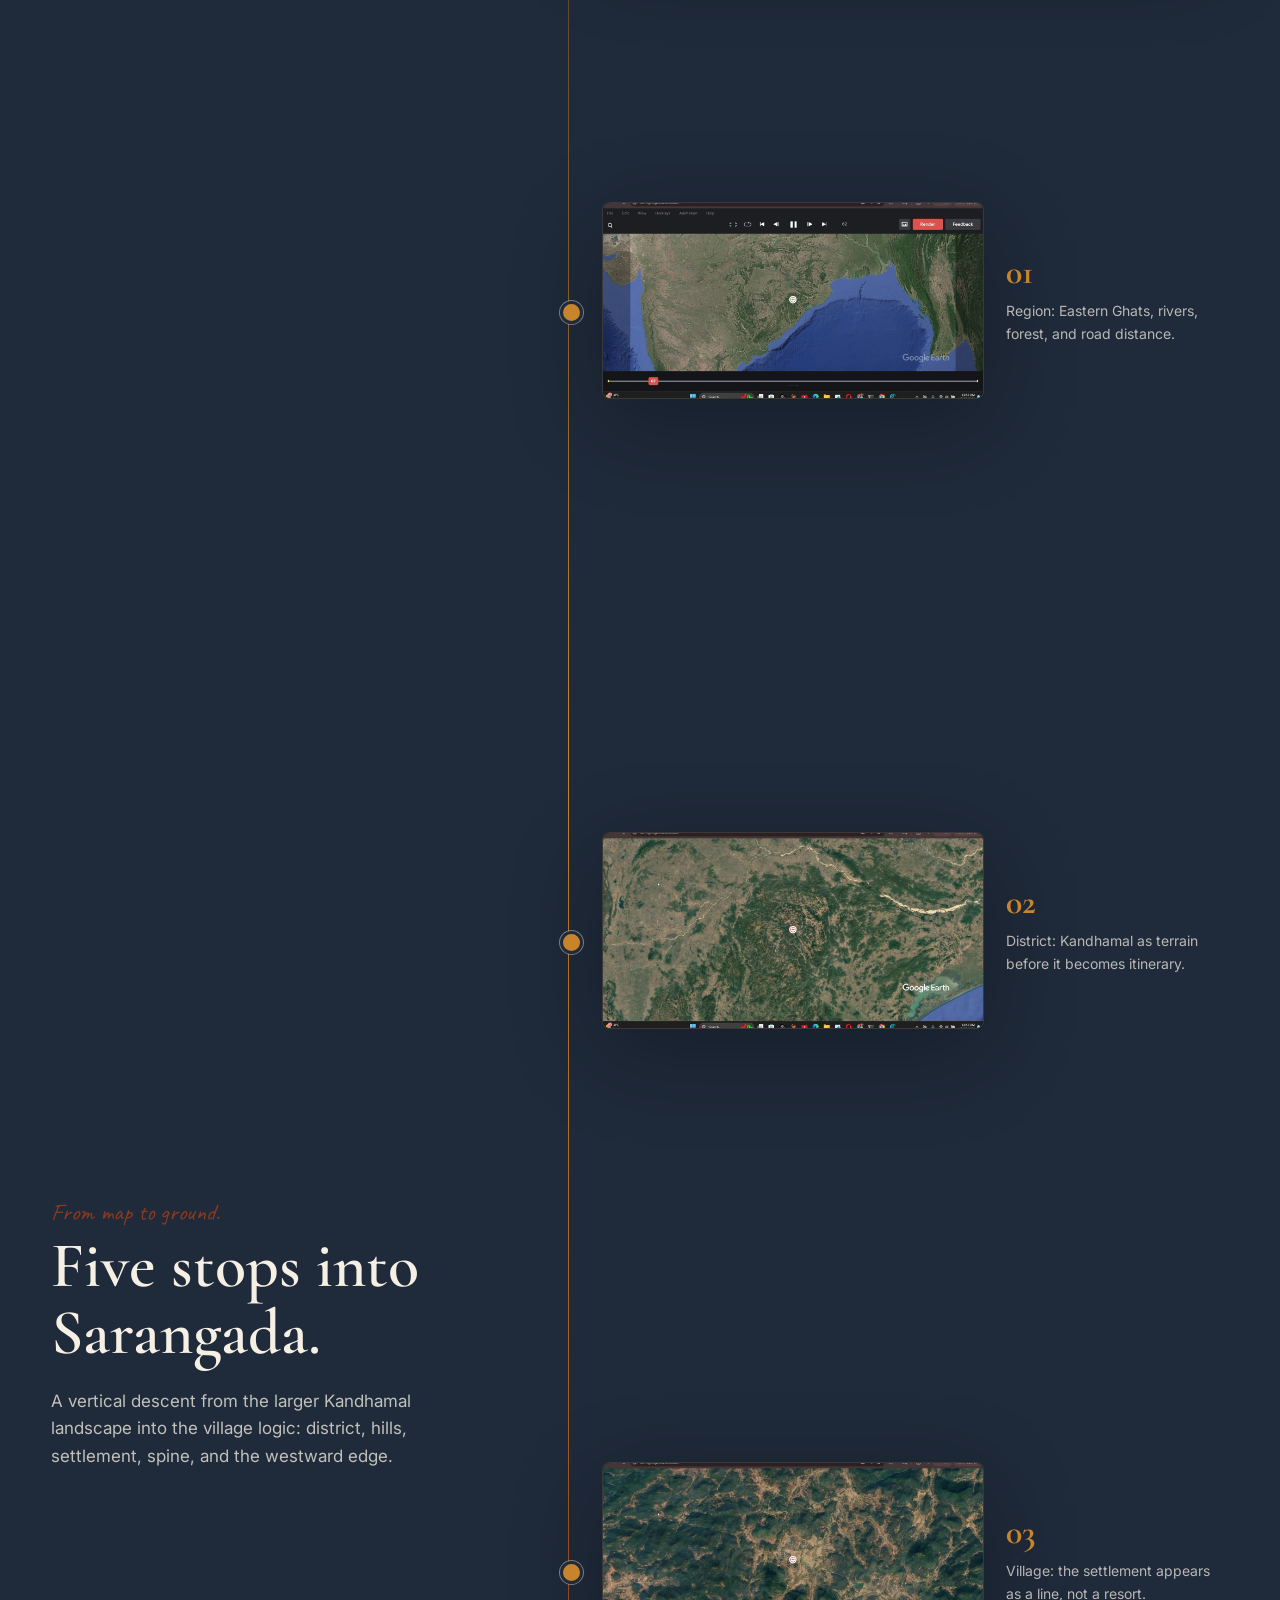
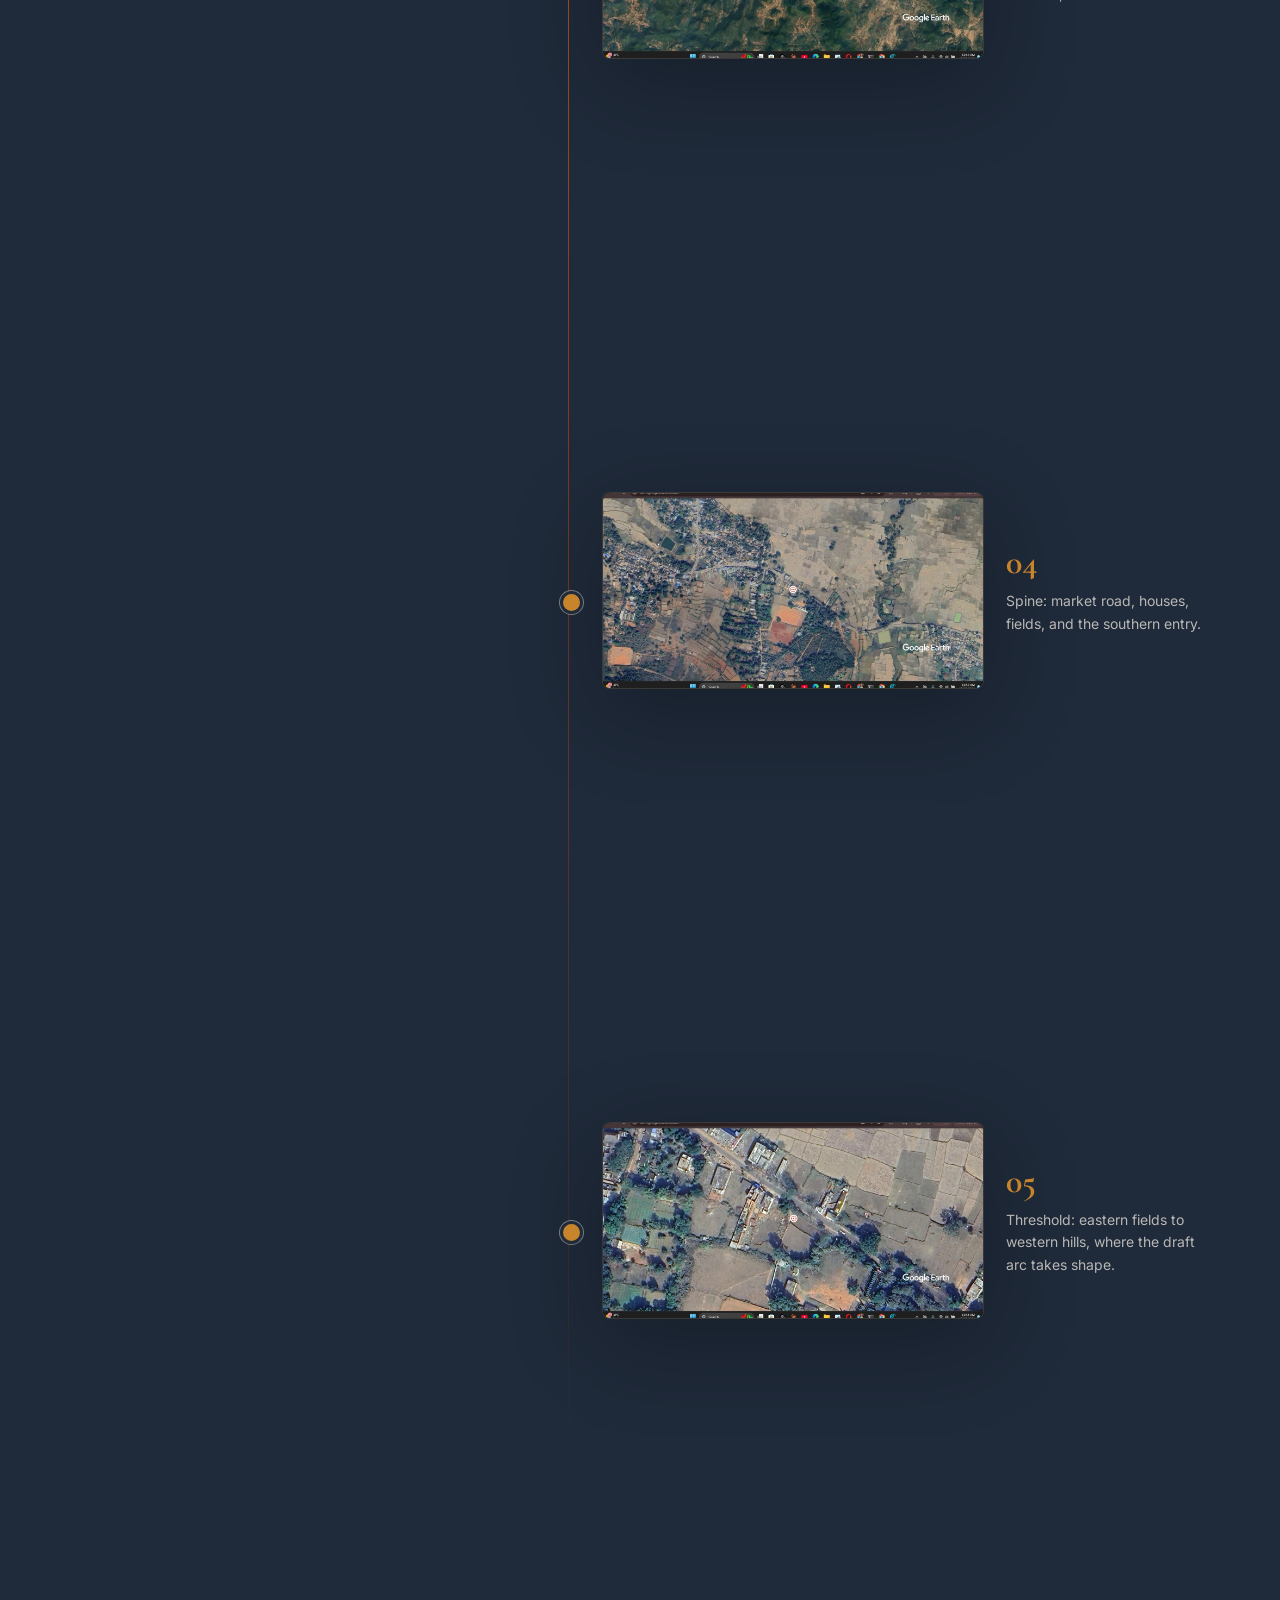
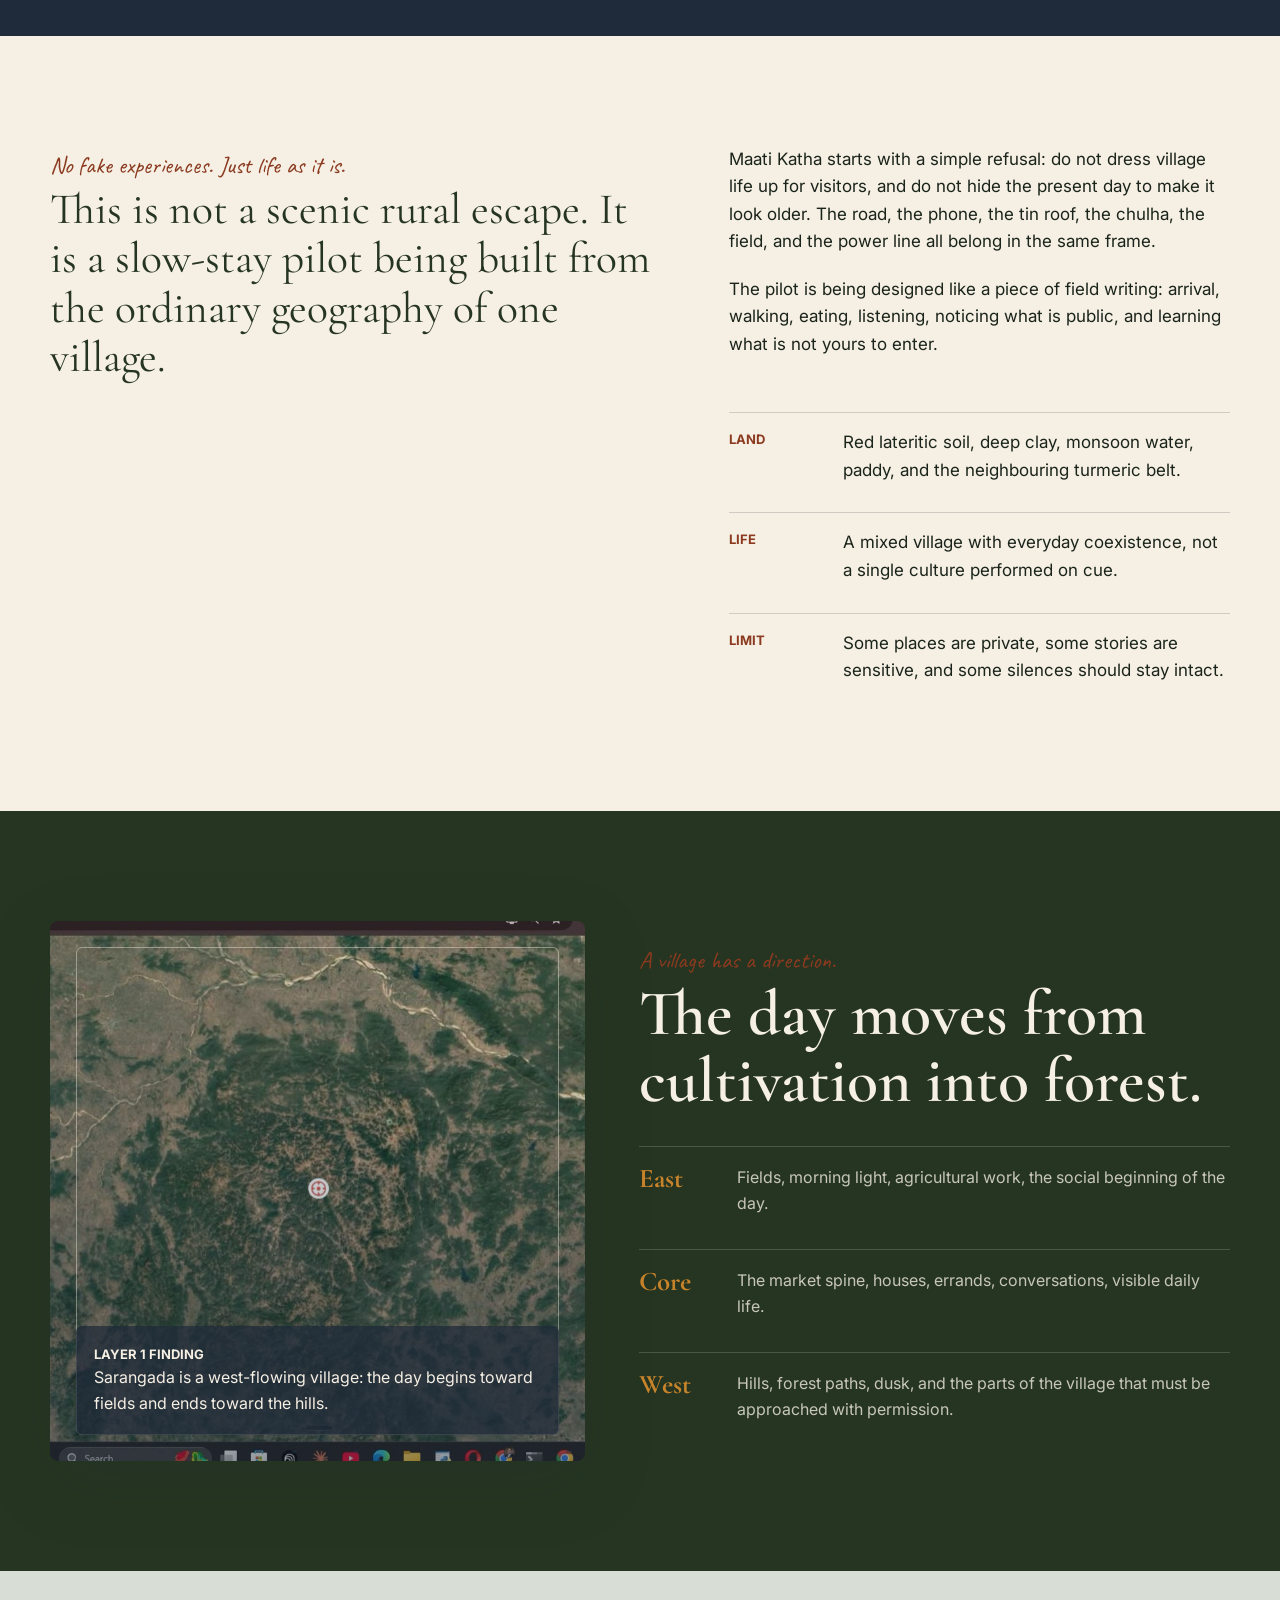
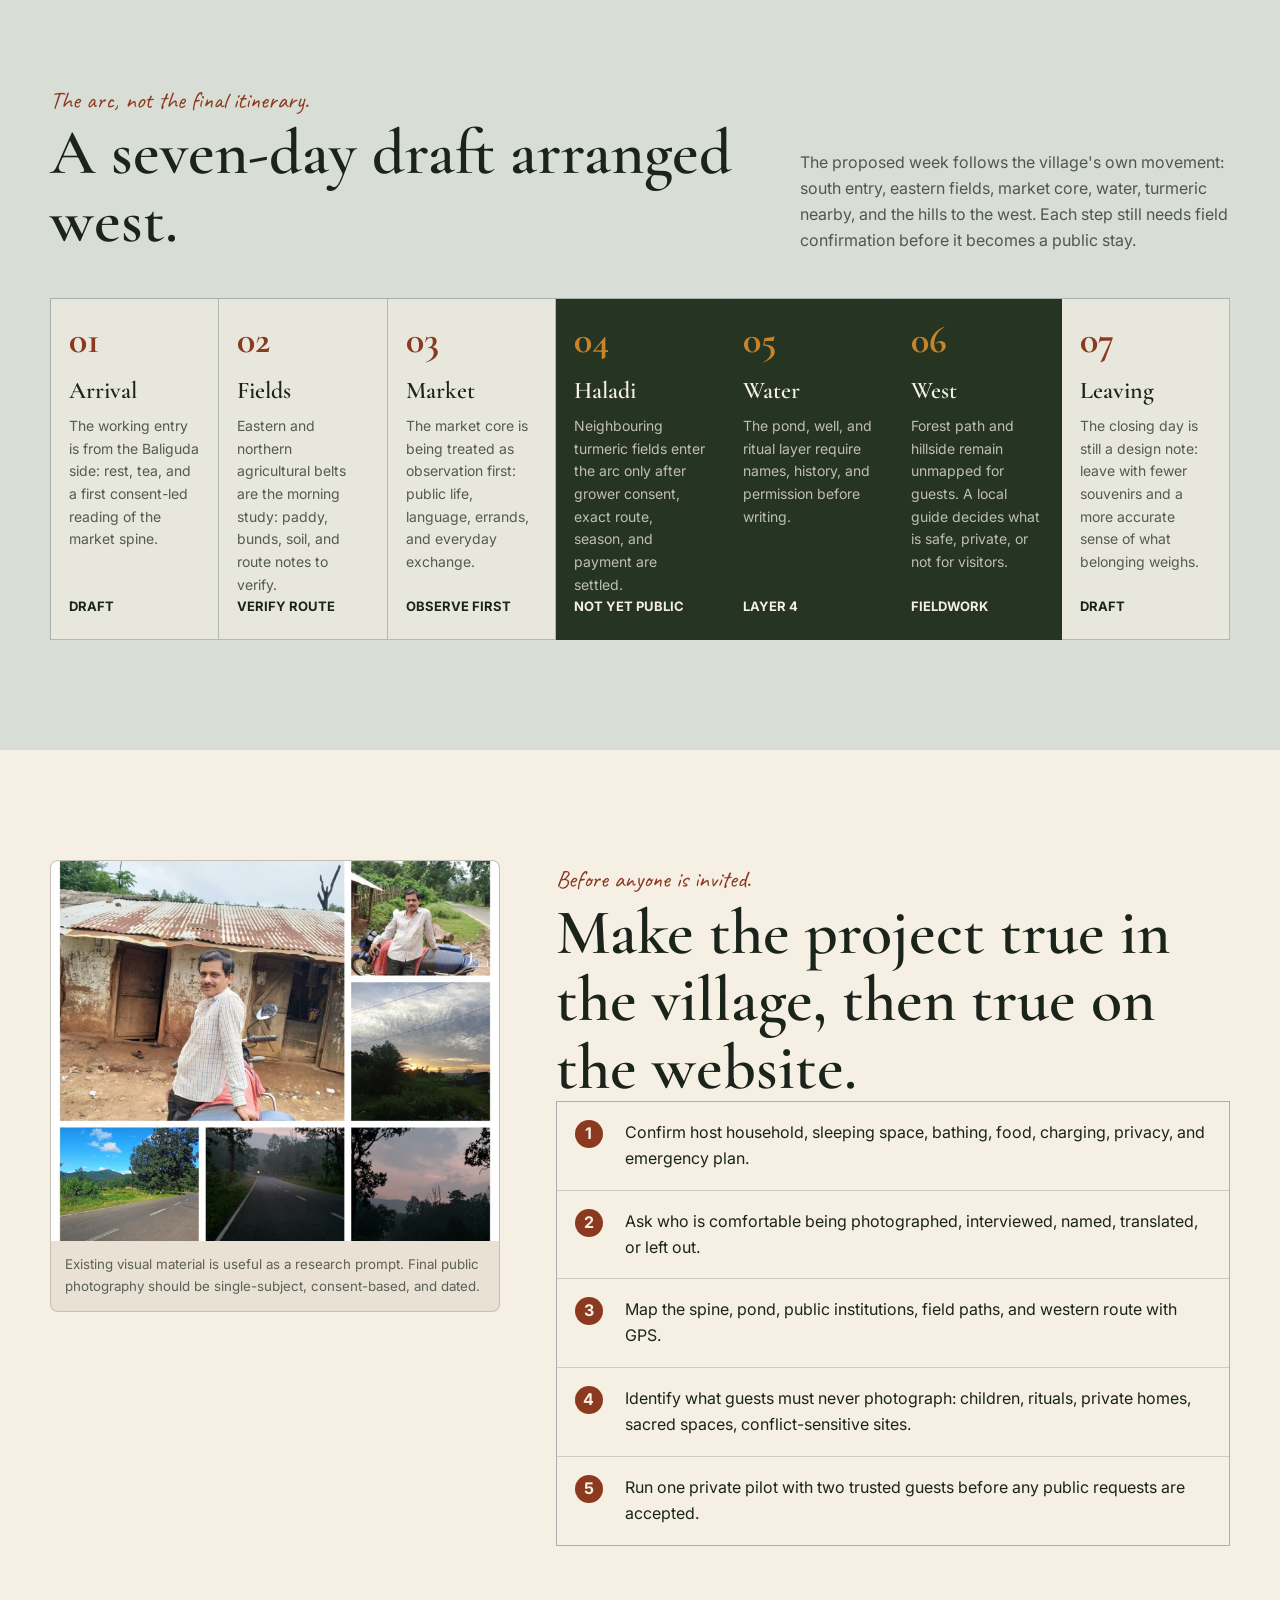
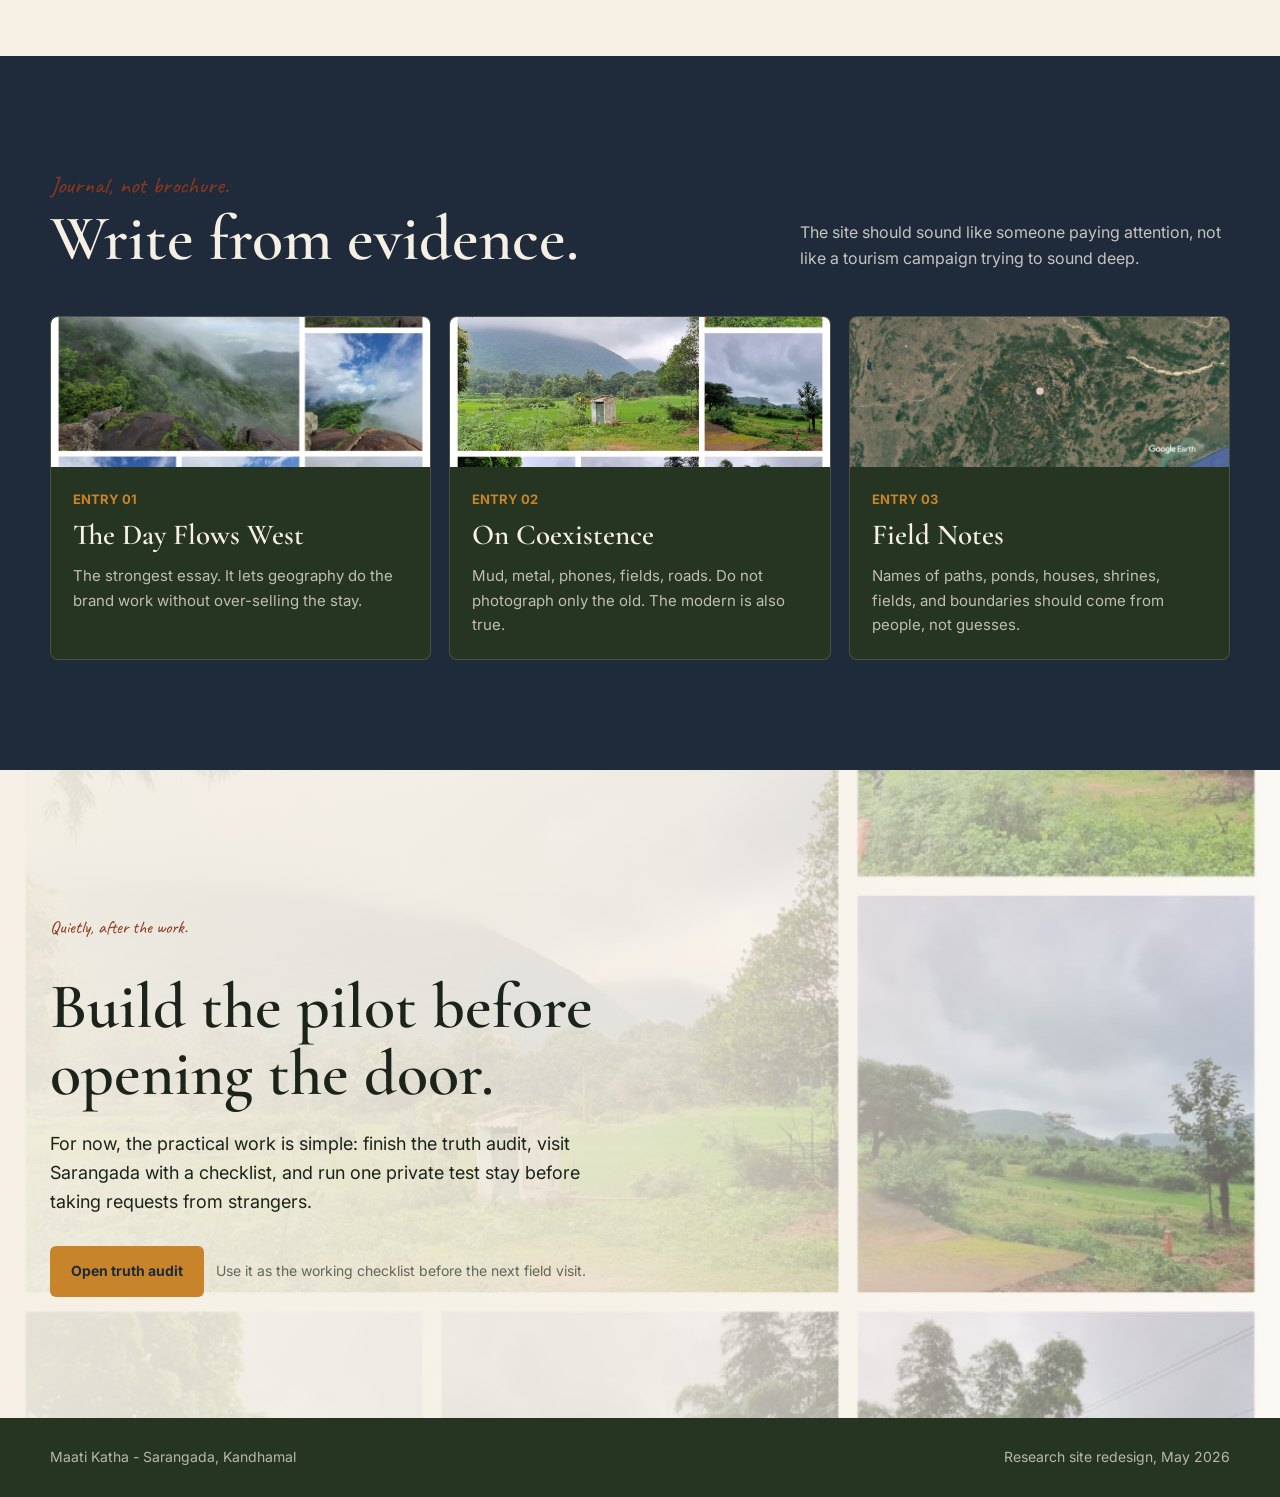
==== commit f5104ba2: "Redesign Maati Katha homepage" ====
--- a/maati-katha-research/index.html
+++ b/maati-katha-research/index.html
@@ -4,7 +4,8 @@
 <meta charset="utf-8" />
 <meta name="viewport" content="width=device-width,initial-scale=1" />
 <title>Maati Katha - The Weight of Belonging</title>
-<meta name="description" content="An invitation-only pilot for a seven-day life-exchange in Sarangada, Kandhamal." />
+<meta name="description" content="A seven-day life-exchange pilot being carefully designed in Sarangada, Kandhamal." />
+<link rel="icon" href="assets/maati-katha-logo.svg" type="image/svg+xml" />
 
 <link rel="preconnect" href="https://fonts.googleapis.com">
 <link rel="preconnect" href="https://fonts.gstatic.com" crossorigin>
@@ -112,60 +113,52 @@
   .nav-links a:hover { border-color: var(--turmeric); }
 
   .hero {
-    min-height: 92vh;
+    min-height: 86vh;
     position: relative;
     color: var(--paper);
     display: flex;
-    align-items: end;
+    align-items: stretch;
     overflow: hidden;
     background:
-      linear-gradient(110deg, rgba(31, 42, 58, .84) 0%, rgba(31, 42, 58, .62) 45%, rgba(31, 42, 58, .22) 100%),
-      url("assets/hills-mist.jpg") center/cover no-repeat;
+      linear-gradient(100deg, rgba(27, 36, 26, .94) 0%, rgba(27, 36, 26, .76) 42%, rgba(139, 58, 31, .22) 100%),
+      url("assets/fields-road.jpg") left center/cover no-repeat;
   }
   .hero:after {
     content: "";
     position: absolute;
-    inset: auto 0 0 0;
-    height: 35vh;
-    background: linear-gradient(to top, rgba(31, 42, 58, .72), rgba(31, 42, 58, 0));
+    inset: 0;
+    background:
+      linear-gradient(to top, rgba(31, 42, 58, .66), rgba(31, 42, 58, 0) 48%),
+      radial-gradient(circle at 78% 26%, rgba(200, 132, 43, .25), transparent 30%);
     pointer-events: none;
   }
   .hero-inner {
     position: relative;
     z-index: 1;
-    padding: 130px 0 42px;
-  }
-  .hero-grid {
-    display: grid;
-    grid-template-columns: minmax(0, 1fr) 330px;
-    align-items: end;
-    gap: 44px;
-  }
-  .hero-copy p {
+    padding: 112px 0 24px;
+    display: flex;
+    flex-direction: column;
+    justify-content: end;
+  }
+  .hero-copy {
+    max-width: 920px;
+  }
+  .hero-kicker {
+    color: var(--turmeric);
+    margin-bottom: 18px;
+  }
+  .hero-copy p:not(.eyebrow) {
     margin-top: 24px;
-    max-width: 660px;
+    max-width: 860px;
     font-size: clamp(18px, 2vw, 23px);
-    color: rgba(245, 239, 228, .88);
-  }
-  .hero-status {
-    border: 1px solid rgba(245, 239, 228, .34);
-    background: rgba(31, 42, 58, .38);
-    backdrop-filter: blur(10px);
-    border-radius: 8px;
-    padding: 22px;
-  }
-  .hero-status b {
-    display: block;
-    font-family: var(--serif);
-    font-size: 30px;
-    line-height: 1.05;
-    margin: 12px 0 10px;
+    line-height: 1.5;
+    color: rgba(245, 239, 228, .9);
   }
   .hero-actions {
     display: flex;
     flex-wrap: wrap;
     gap: 12px;
-    margin-top: 30px;
+    margin-top: 34px;
   }
   .btn {
     display: inline-flex;
@@ -182,32 +175,78 @@
   .btn.primary { background: var(--turmeric); color: var(--indigo); }
   .btn.secondary { color: var(--paper); border-color: rgba(245, 239, 228, .55); }
   .btn:hover { transform: translateY(-1px); }
-
-  .below-hero {
-    background: var(--indigo);
-    color: var(--paper);
-    border-top: 1px solid rgba(245, 239, 228, .15);
-  }
-  .signal-strip {
+  .hero-ledger {
     display: grid;
     grid-template-columns: repeat(4, 1fr);
-    gap: 1px;
-    background: rgba(245, 239, 228, .16);
-  }
-  .signal {
-    min-height: 116px;
-    padding: 22px;
-    background: var(--indigo);
-  }
-  .signal strong {
+    margin-top: 38px;
+    border-top: 1px solid rgba(245, 239, 228, .34);
+    border-bottom: 1px solid rgba(245, 239, 228, .22);
+  }
+  .ledger-item {
+    min-height: 88px;
+    padding: 14px 20px 12px 0;
+    border-right: 1px solid rgba(245, 239, 228, .18);
+  }
+  .ledger-item:last-child { border-right: 0; }
+  .ledger-item span {
     display: block;
+    color: rgba(245, 239, 228, .7);
+    font-size: 12px;
+    font-weight: 700;
+    text-transform: uppercase;
+  }
+  .ledger-item strong {
+    display: block;
+    margin-top: 9px;
     font-family: var(--serif);
-    font-size: 30px;
+    font-size: clamp(23px, 2.35vw, 34px);
     line-height: 1;
     color: var(--turmeric);
-    margin-bottom: 8px;
-  }
-  .signal span { color: rgba(245, 239, 228, .75); font-size: 14px; }
+  }
+  .ledger-item small {
+    display: block;
+    margin-top: 9px;
+    color: rgba(245, 239, 228, .78);
+    font-size: 13px;
+    line-height: 1.35;
+  }
+
+  .below-hero {
+    background: var(--paper);
+    color: var(--ink);
+    border-bottom: 1px solid var(--line);
+  }
+  .formula-strip {
+    display: grid;
+    grid-template-columns: .7fr 1.3fr;
+    gap: 52px;
+    padding: 44px 0;
+    align-items: start;
+  }
+  .formula-strip h2 {
+    font-size: clamp(28px, 3.4vw, 48px);
+    max-width: 420px;
+  }
+  .formula-rail {
+    display: grid;
+    grid-template-columns: repeat(3, 1fr);
+    border-left: 1px solid var(--line);
+  }
+  .formula-step {
+    padding: 4px 24px 8px;
+    border-right: 1px solid var(--line);
+  }
+  .formula-step b {
+    display: block;
+    color: var(--laterite);
+    font-size: 13px;
+    text-transform: uppercase;
+  }
+  .formula-step p {
+    margin-top: 10px;
+    color: rgba(27, 36, 26, .74);
+    font-size: 15px;
+  }
 
   section { padding: 110px 0; }
   .earth-zoom {
@@ -594,14 +633,13 @@
 
   @media (max-width: 980px) {
     .nav-links { display: none; }
-    .hero-grid,
     .intro-grid,
     .direction-grid,
     .work-grid {
       grid-template-columns: 1fr;
     }
-    .hero-status { max-width: 520px; }
-    .signal-strip { grid-template-columns: repeat(2, 1fr); }
+    .hero-ledger { grid-template-columns: repeat(2, 1fr); }
+    .formula-strip { grid-template-columns: 1fr; gap: 28px; }
     .zoom-layout { grid-template-columns: 1fr; }
     .zoom-copy {
       position: relative;
@@ -625,11 +663,29 @@
     .wrap { width: min(100% - 28px, 1180px); }
     .site-nav { padding: 14px; }
     .brand-mark { font-size: 20px; }
-    .hero { min-height: 94vh; }
-    .hero-inner { padding-top: 110px; }
+    .hero { min-height: auto; }
+    .hero-inner { padding: 118px 0 24px; }
     .hero-actions, .mail-row { display: grid; }
+    .hero-actions { grid-template-columns: repeat(2, minmax(0, 1fr)); }
     .btn { width: 100%; }
-    .signal-strip, .timeline { grid-template-columns: 1fr; }
+    .hero-actions .btn { width: auto; }
+    .hero-ledger { grid-template-columns: repeat(2, minmax(0, 1fr)); }
+    .formula-rail, .timeline { grid-template-columns: 1fr; }
+    .formula-step { border-right: 0; }
+    .ledger-item {
+      min-height: auto;
+      padding-right: 12px;
+      border-top: 1px solid rgba(245, 239, 228, .16);
+    }
+    .ledger-item:nth-child(2n) { border-right: 0; }
+    .ledger-item:nth-child(-n + 2) { border-top: 0; }
+    .ledger-item strong { font-size: 23px; }
+    .ledger-item small { font-size: 12px; }
+    .formula-step {
+      padding: 18px 0;
+      border-top: 1px solid var(--line);
+    }
+    .formula-rail { border-left: 0; }
     section { padding: 78px 0; }
     .truth-item, .route-row { grid-template-columns: 1fr; gap: 8px; }
     .map-panel { min-height: 420px; }
@@ -655,7 +711,7 @@
       <a href="#truth">Project</a>
       <a href="#zoom">Zoom</a>
       <a href="#direction">Direction</a>
-      <a href="#days">Seven days</a>
+      <a href="#days">Pilot arc</a>
       <a href="#fieldwork">Fieldwork</a>
       <a href="#journal">Journal</a>
       <a href="#request">Pilot</a>
@@ -665,32 +721,61 @@
   <main id="top">
     <header class="hero">
       <div class="wrap hero-inner">
-        <div class="hero-grid">
-          <div class="hero-copy">
-            <div class="eyebrow">Sarangada, Kandhamal</div>
-            <h1>Maati Katha</h1>
-            <p>The Weight of Belonging. Seven days in Sarangada, shaped by red soil, eastern fields, a market spine, and the hills to the west.</p>
-            <div class="hero-actions">
-              <a class="btn primary" href="#days">See the seven days</a>
-              <a class="btn secondary" href="#direction">Read the place</a>
-            </div>
-          </div>
-
-          <aside class="hero-status" aria-label="Project status">
-            <div class="eyebrow">Current status</div>
-            <b>Invitation-only pilot.</b>
-            <p class="muted">The public stay opens after the host model, routes, and village permissions are settled.</p>
-          </aside>
+        <div class="hero-copy">
+          <p class="eyebrow hero-kicker">Pilot in design / Sarangada, Kandhamal</p>
+          <h1>Maati Katha</h1>
+          <p>The Weight of Belonging. A westward life-exchange pilot is being built from red soil, eastern fields, the market spine, and the hills beyond Sarangada. The seven-day arc is a design draft, not a public offer yet.</p>
+          <div class="hero-actions">
+            <a class="btn primary" href="#direction">Read the place</a>
+            <a class="btn secondary" href="#days">View the draft arc</a>
+          </div>
+        </div>
+
+        <div class="hero-ledger" aria-label="Current project status">
+          <div class="ledger-item">
+            <span>Status</span>
+            <strong>Pilot</strong>
+            <small>Invitation-only while host, safety, and consent details are settled.</small>
+          </div>
+          <div class="ledger-item">
+            <span>Ground</span>
+            <strong>20.227 N</strong>
+            <small>Approximate Sarangada coordinate in Kandhamal.</small>
+          </div>
+          <div class="ledger-item">
+            <span>Movement</span>
+            <strong>East to west</strong>
+            <small>Fields, market core, then hill and forest edge.</small>
+          </div>
+          <div class="ledger-item">
+            <span>Rule</span>
+            <strong>Consent first</strong>
+            <small>No route, photograph, or stay is public until it is verified.</small>
+          </div>
         </div>
       </div>
     </header>
 
     <div class="below-hero">
-      <div class="wrap signal-strip" aria-label="Project signals">
-        <div class="signal"><strong>07</strong><span>days as a designed arc, not a package tour</span></div>
-        <div class="signal"><strong>01</strong><span>village, Sarangada, read through land and daily life</span></div>
-        <div class="signal"><strong>20.227</strong><span>north, approximately, in Kandhamal district</span></div>
-        <div class="signal"><strong>West</strong><span>the direction the day moves toward</span></div>
+      <div class="wrap formula-strip" aria-label="Homepage formula">
+        <div>
+          <p class="hand">A better formula.</p>
+          <h2>Place, permission, then pilot.</h2>
+        </div>
+        <div class="formula-rail">
+          <div class="formula-step">
+            <b>01 / Place</b>
+            <p>Start with Sarangada as terrain: red laterite, fields, market road, southern entry, and westward dusk.</p>
+          </div>
+          <div class="formula-step">
+            <b>02 / Permission</b>
+            <p>Keep private homes, sacred spaces, children, routes, and stories out of the offer until residents decide the limits.</p>
+          </div>
+          <div class="formula-step">
+            <b>03 / Pilot</b>
+            <p>Only then test the seven-day arc quietly, with trusted guests and a host model that is actually ready.</p>
+          </div>
+        </div>
       </div>
     </div>
 
@@ -732,7 +817,7 @@
           </article>
           <article class="zoom-step">
             <div class="zoom-frame"><img src="assets/earth-zoom-05.jpg" alt="Closest Google Earth frame for the village research point" /></div>
-            <div class="zoom-label"><b>05</b><span>Threshold: eastern fields to western hills, the seven-day arc begins.</span></div>
+            <div class="zoom-label"><b>05</b><span>Threshold: eastern fields to western hills, where the draft arc takes shape.</span></div>
           </article>
         </div>
       </div>
@@ -742,11 +827,11 @@
       <div class="wrap intro-grid">
         <div>
           <p class="hand">No fake experiences. Just life as it is.</p>
-          <p class="lead">This is not a scenic rural escape. It is a slow stay built from the ordinary geography of one village.</p>
+          <p class="lead">This is not a scenic rural escape. It is a slow-stay pilot being built from the ordinary geography of one village.</p>
         </div>
         <div class="intro-copy">
           <p>Maati Katha starts with a simple refusal: do not dress village life up for visitors, and do not hide the present day to make it look older. The road, the phone, the tin roof, the chulha, the field, and the power line all belong in the same frame.</p>
-          <p>The stay is designed like a piece of field writing. You arrive, walk, eat, listen, notice what is public, and learn what is not yours to enter.</p>
+          <p>The pilot is being designed like a piece of field writing: arrival, walking, eating, listening, noticing what is public, and learning what is not yours to enter.</p>
           <div class="truth-list">
             <div class="truth-item"><b>Land</b><span>Red lateritic soil, deep clay, monsoon water, paddy, and the neighbouring turmeric belt.</span></div>
             <div class="truth-item"><b>Life</b><span>A mixed village with everyday coexistence, not a single culture performed on cue.</span></div>
@@ -781,19 +866,19 @@
         <div class="section-head">
           <div>
             <p class="hand">The arc, not the final itinerary.</p>
-            <h2>Seven days arranged west.</h2>
-          </div>
-          <p class="muted">The week follows the village's own movement: south entry, eastern fields, market core, water, turmeric nearby, and the hills to the west.</p>
+            <h2>A seven-day draft arranged west.</h2>
+          </div>
+          <p class="muted">The proposed week follows the village's own movement: south entry, eastern fields, market core, water, turmeric nearby, and the hills to the west. Each step still needs field confirmation before it becomes a public stay.</p>
         </div>
 
         <div class="timeline" aria-label="Seven day draft structure">
-          <article class="day"><div><b>01</b><h3>Arrival</h3><p>Enter from the Baliguda side. Tea, rest, and the first walk along the market spine.</p></div><span class="eyebrow">South entry</span></article>
-          <article class="day"><div><b>02</b><h3>Fields</h3><p>Eastern and northern agricultural belt. Paddy, bunds, soil, and the morning rhythm.</p></div><span class="eyebrow">Verify route</span></article>
-          <article class="day"><div><b>03</b><h3>Market</h3><p>Lower market, upper market, public life, language, errands, and everyday exchange.</p></div><span class="eyebrow">Observe first</span></article>
-          <article class="day pending"><div><b>04</b><h3>Haladi</h3><p>Neighbouring turmeric fields only with grower consent, exact route, season, and payment settled.</p></div><span class="eyebrow">Not yet public</span></article>
+          <article class="day"><div><b>01</b><h3>Arrival</h3><p>The working entry is from the Baliguda side: rest, tea, and a first consent-led reading of the market spine.</p></div><span class="eyebrow">Draft</span></article>
+          <article class="day"><div><b>02</b><h3>Fields</h3><p>Eastern and northern agricultural belts are the morning study: paddy, bunds, soil, and route notes to verify.</p></div><span class="eyebrow">Verify route</span></article>
+          <article class="day"><div><b>03</b><h3>Market</h3><p>The market core is being treated as observation first: public life, language, errands, and everyday exchange.</p></div><span class="eyebrow">Observe first</span></article>
+          <article class="day pending"><div><b>04</b><h3>Haladi</h3><p>Neighbouring turmeric fields enter the arc only after grower consent, exact route, season, and payment are settled.</p></div><span class="eyebrow">Not yet public</span></article>
           <article class="day pending"><div><b>05</b><h3>Water</h3><p>The pond, well, and ritual layer require names, history, and permission before writing.</p></div><span class="eyebrow">Layer 4</span></article>
-          <article class="day pending"><div><b>06</b><h3>West</h3><p>Forest path and hill side. A local guide decides what is safe, private, or not for visitors.</p></div><span class="eyebrow">Fieldwork</span></article>
-          <article class="day"><div><b>07</b><h3>Leaving</h3><p>Departure with fewer souvenirs and a more accurate sense of what belonging weighs.</p></div><span class="eyebrow">Close gently</span></article>
+          <article class="day pending"><div><b>06</b><h3>West</h3><p>Forest path and hillside remain unmapped for guests. A local guide decides what is safe, private, or not for visitors.</p></div><span class="eyebrow">Fieldwork</span></article>
+          <article class="day"><div><b>07</b><h3>Leaving</h3><p>The closing day is still a design note: leave with fewer souvenirs and a more accurate sense of what belonging weighs.</p></div><span class="eyebrow">Draft</span></article>
         </div>
       </div>
     </section>
